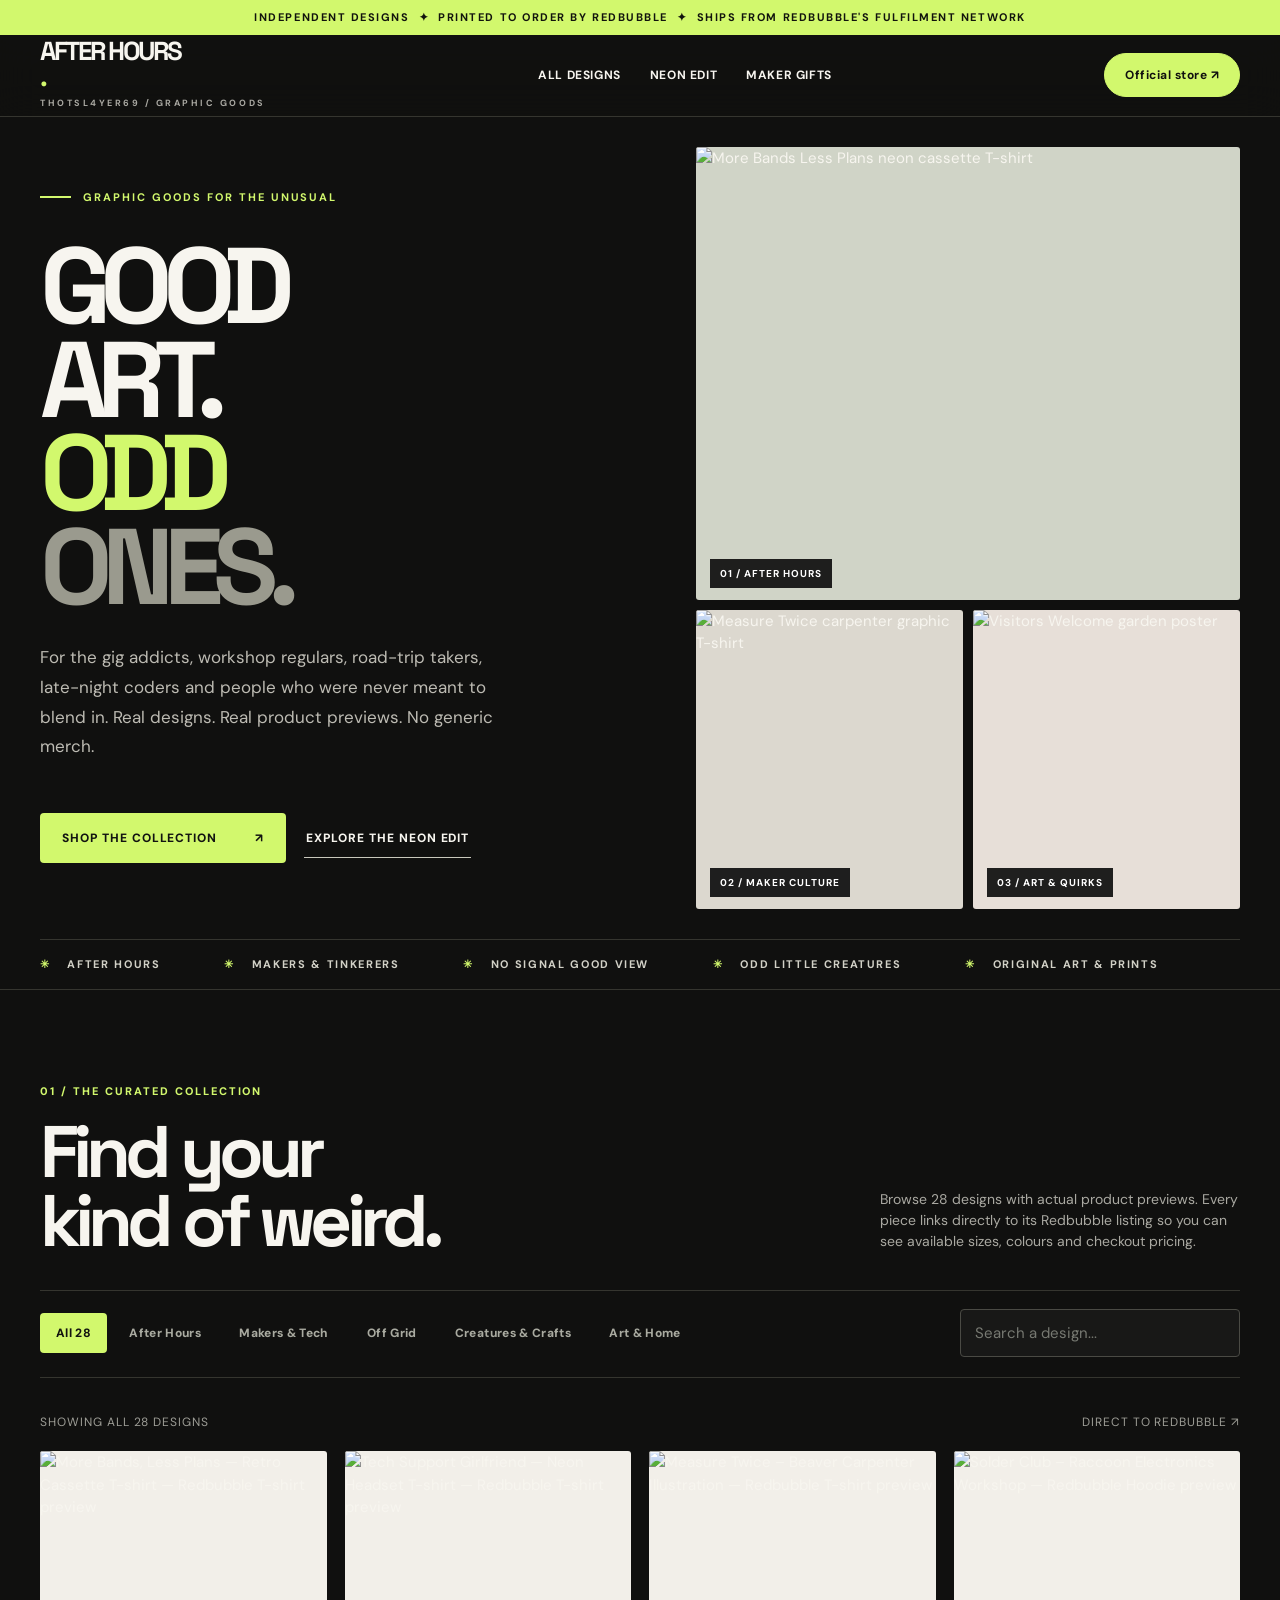
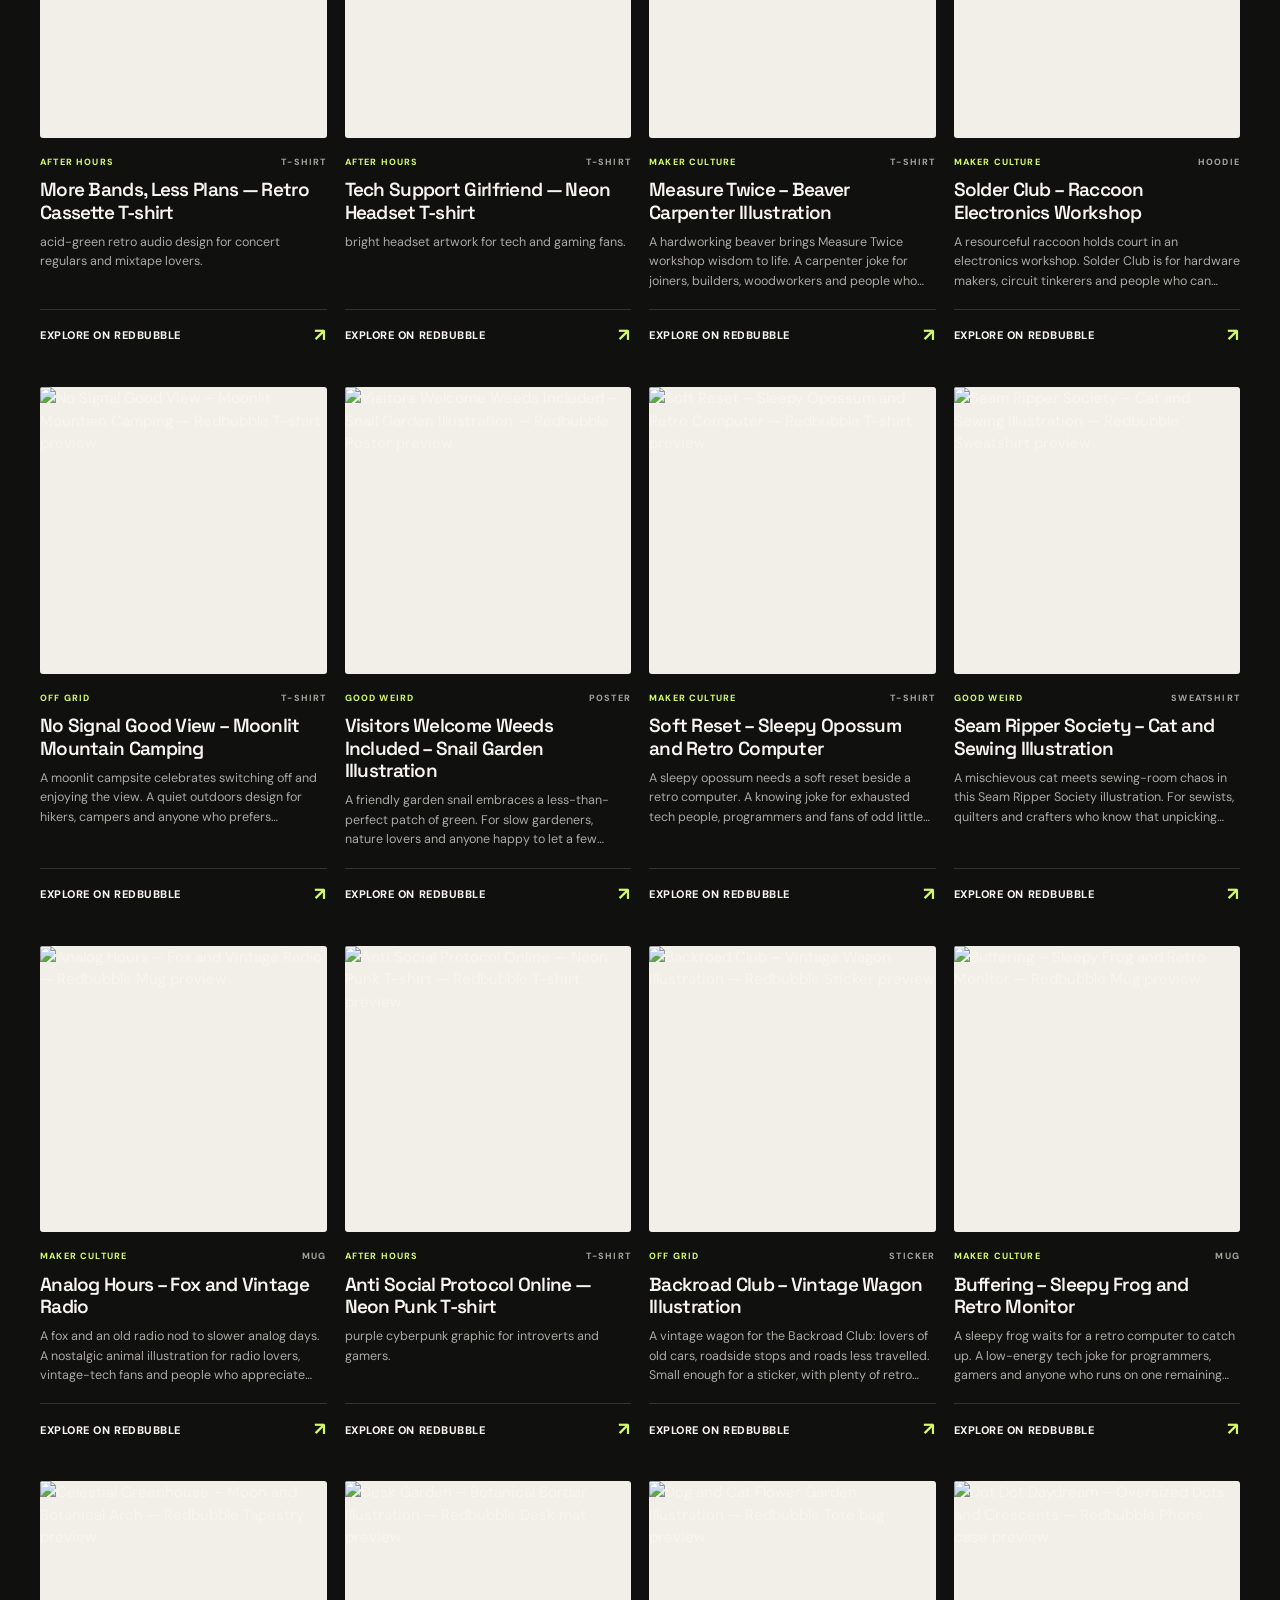
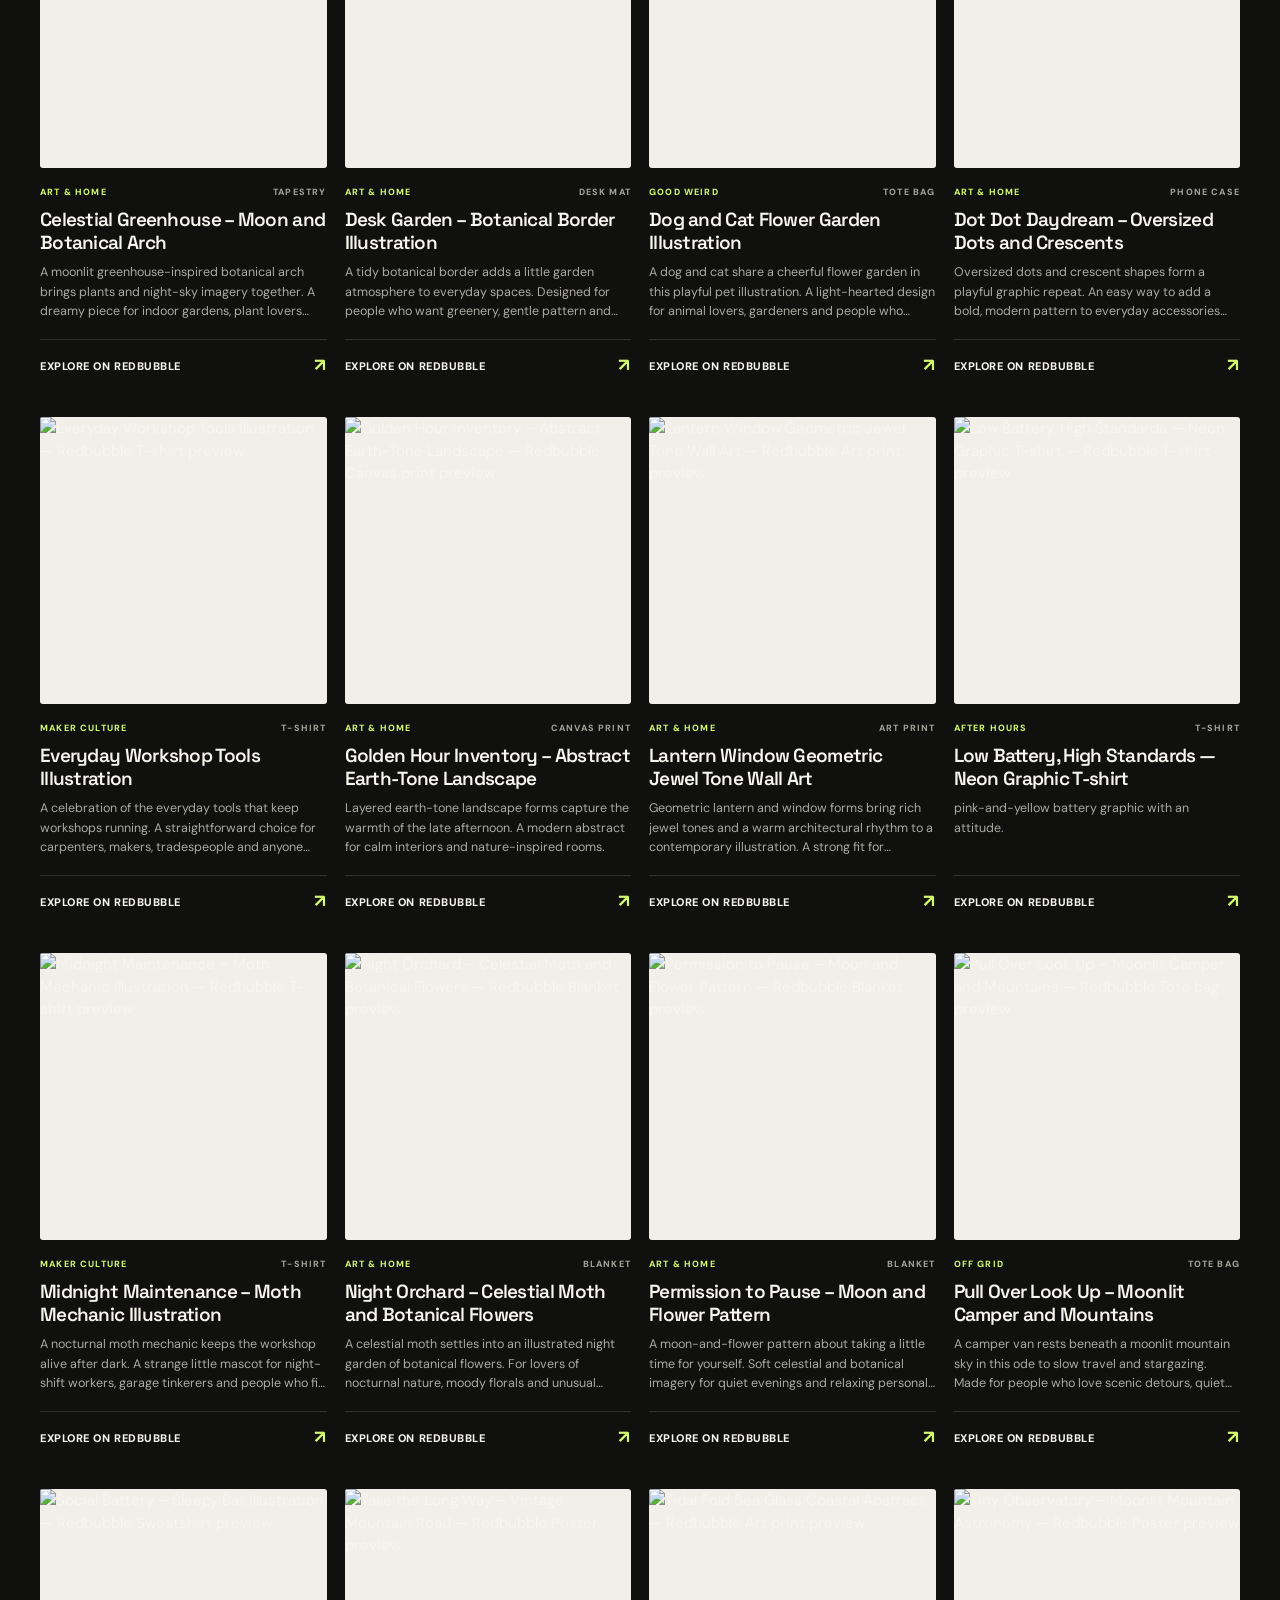
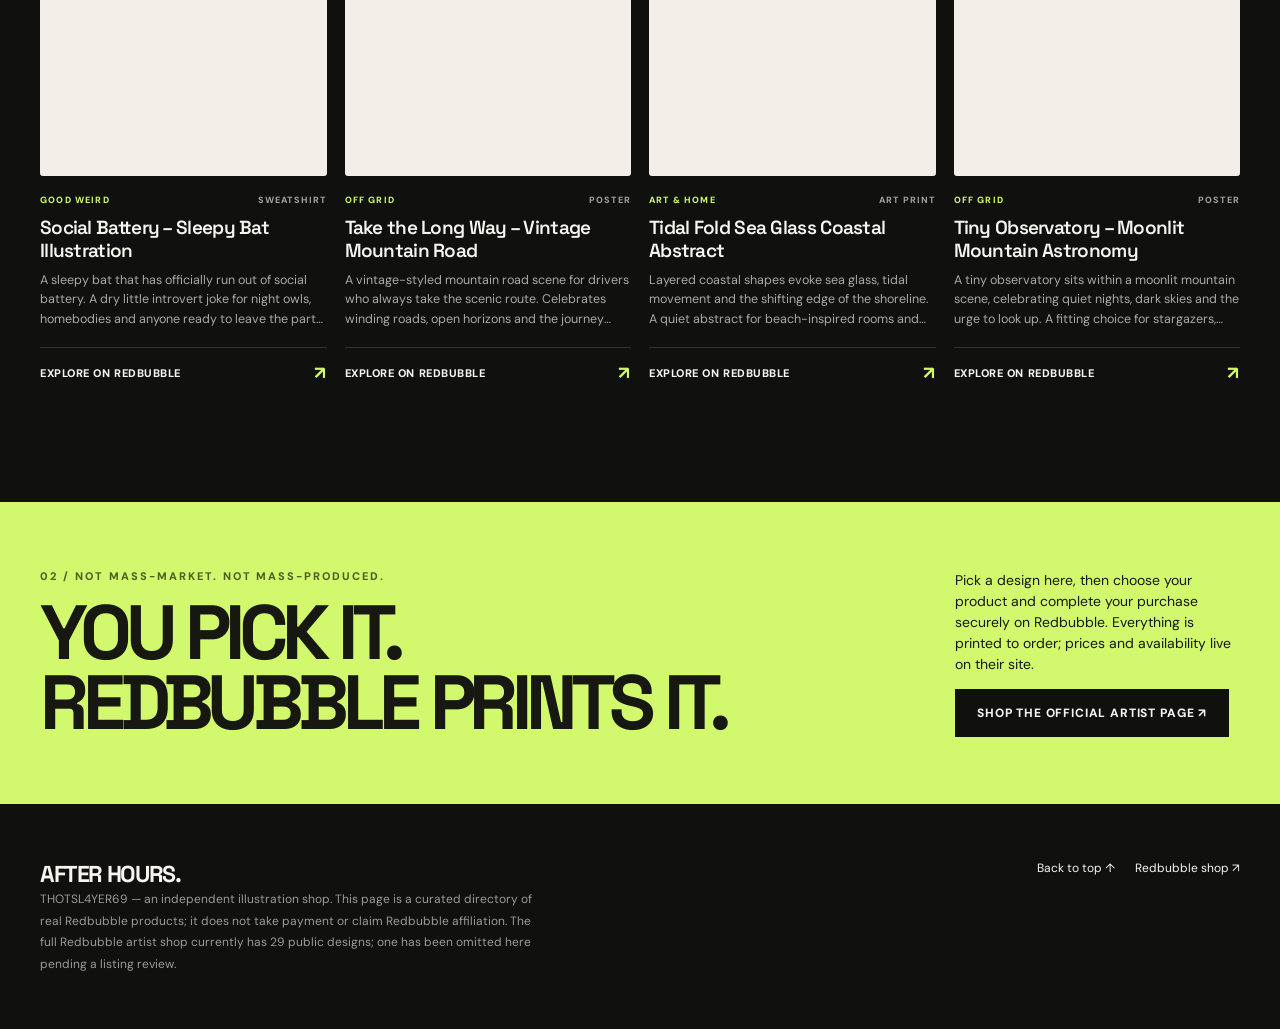
==== shop-site/index.html @ 782e7cd4 "feat(shop): create responsive 28-product Redbubble sales landing page" ====
<!doctype html>
<html lang="en">
<head>
<meta charset="utf-8"><meta name="viewport" content="width=device-width,initial-scale=1,viewport-fit=cover">
<title>AFTER HOURS — Graphic Goods for Makers, Night Owls &amp; Oddballs</title>
<meta name="description" content="28 curated graphic designs across neon streetwear, workshop humour, off-grid trips, peculiar creatures and art for your space. Shop each piece on Redbubble.">
<link rel="canonical" href="https://thotsl4yer69-shop.vercel.app/">
<meta name="theme-color" content="#10100f">
<meta property="og:type" content="website"><meta property="og:site_name" content="AFTER HOURS / THOTSL4YER69">
<meta property="og:title" content="AFTER HOURS — Good art for the odd ones">
<meta property="og:description" content="Wear your fixations. Real product previews, 28 curated designs, direct Redbubble checkout.">
<meta property="og:url" content="https://thotsl4yer69-shop.vercel.app/">
<meta property="og:image" content="https://ih1.redbubble.net/image.6267827289.6682/ssrco,essential_tee,flatlay_01,101010:01c5ca27c6,front,product_square,x600.jpg">
<meta name="twitter:card" content="summary_large_image">
<link rel="preconnect" href="https://ih1.redbubble.net" crossorigin>
<link rel="icon" href="/favicon.svg" type="image/svg+xml">
<link href="https://fonts.googleapis.com/css2?family=DM+Sans:wght@400;500;600;700&family=Space+Grotesk:wght@400;500;600;700&display=swap" rel="stylesheet">
<style>
:root{color-scheme:dark;--bg:#10100f;--paper:#f2efe9;--text:#f7f5ef;--muted:#aaa9a2;--acid:#d2f86d;--line:#35352f;--pink:#e48a97}
*{box-sizing:border-box}html{scroll-behavior:smooth;scroll-padding-top:98px}body{margin:0;background:var(--bg);color:var(--text);font:15px/1.5 'DM Sans',sans-serif;-webkit-font-smoothing:antialiased}a{color:inherit;text-decoration:none}button,input{font:inherit}button{cursor:pointer}button:focus-visible,a:focus-visible,input:focus-visible{outline:3px solid var(--acid);outline-offset:4px}img{max-width:100%;display:block}::selection{background:var(--acid);color:#121212}
.wrap{width:min(1380px,calc(100% - 80px));margin:auto}
.announcement{background:var(--acid);color:#11130d;text-align:center;font-size:11px;font-weight:700;letter-spacing:.14em;padding:9px 15px;text-transform:uppercase}
.site-nav{position:sticky;top:0;z-index:20;background:rgba(16,16,15,.94);backdrop-filter:blur(18px);border-bottom:1px solid var(--line)}
.nav-inner{min-height:81px;display:flex;align-items:center;justify-content:space-between;gap:25px}
.logo{font:700 26px/1 'Space Grotesk',sans-serif;letter-spacing:-.09em;display:flex;flex-direction:column;white-space:nowrap}.logo em{font:700 9px/1.8 'DM Sans',sans-serif;letter-spacing:.28em;color:var(--muted);font-style:normal;margin-top:5px}
.nav-links{display:flex;gap:29px;align-items:center;font-size:12px;font-weight:700;letter-spacing:.05em;text-transform:uppercase}.nav-links a:hover,.text-link:hover{color:var(--acid)}
.pill-cta{white-space:nowrap;padding:12px 20px;border-radius:60px;border:1px solid var(--acid);background:var(--acid);color:#10100f;font-size:12px;font-weight:700;letter-spacing:.04em}.pill-cta:hover{background:transparent;color:var(--acid)}
.hero{display:grid;grid-template-columns:1.06fr .94fr;min-height:660px;border-bottom:1px solid var(--line)}
.hero-copy{display:flex;flex-direction:column;justify-content:center;padding:72px min(5vw,75px) 76px 0}
.eyebrow{display:flex;align-items:center;gap:12px;text-transform:uppercase;letter-spacing:.18em;font-weight:700;font-size:11px;color:var(--acid)}
.eyebrow::before{content:'';display:block;width:31px;height:2px;background:currentColor}
h1,h2,h3,p{margin-top:0}h1,h2,h3{font-family:'Space Grotesk',sans-serif}
h1{font-size:clamp(72px,8.4vw,139px);line-height:.87;letter-spacing:-.098em;font-weight:700;margin:34px 0 30px}
h1 span{color:var(--acid)}h1 i{font-style:normal;color:#9a9a8e}
.hero-sub{max-width:475px;font-size:17px;line-height:1.75;color:#bdbbb3}
.hero-actions{display:flex;align-items:center;gap:18px;flex-wrap:wrap;margin-top:34px}
.button-main{background:var(--acid);color:#121311;padding:16px 22px;border-radius:4px;font-weight:800;font-size:12px;text-transform:uppercase;letter-spacing:.08em;display:inline-flex;gap:38px;align-items:center;justify-content:space-between}.button-main:hover{background:#efff9a}
.button-secondary{border-bottom:1px solid #c9c8bc;padding:10px 2px;font-size:12px;letter-spacing:.08em;font-weight:800;text-transform:uppercase}
.hero-media{position:relative;overflow:hidden;min-height:600px;display:grid;grid-template-columns:1fr 1fr;grid-template-rows:1fr .66fr;gap:10px;padding:30px 0 30px 20px}
.hero-tile{position:relative;display:flex;align-items:center;justify-content:center;overflow:hidden;background:#eeeae4;border-radius:3px}.hero-tile img{width:100%;height:100%;object-fit:contain;transition:transform .55s}.hero-tile:hover img{transform:scale(1.045)}
.hero-tile.primary{grid-column:1/span 2;background:#d0d4c7}.hero-tile:nth-child(2){background:#dcd8cf}.hero-tile:nth-child(3){background:#e7dfd8}
.hero-tile .tile-label{position:absolute;bottom:12px;left:14px;background:rgba(17,17,17,.93);padding:7px 10px;color:white;font-size:10px;font-weight:700;letter-spacing:.1em;text-transform:uppercase}
.marquee{border-bottom:1px solid var(--line);overflow:hidden;white-space:nowrap;padding:16px 0;color:#d2d1c7;letter-spacing:.15em;font-size:11px;font-weight:700;text-transform:uppercase}
.marquee span{display:inline-block;margin-right:64px}.marquee b{color:var(--acid);margin-right:12px}
section.catalog{padding-top:93px;padding-bottom:115px}
.section-eyebrow{font-size:11px;font-weight:800;letter-spacing:.18em;color:var(--acid);text-transform:uppercase}
.section-header{display:flex;align-items:end;justify-content:space-between;gap:25px;margin:18px 0 34px}
.section-header h2{font-size:clamp(44px,5.7vw,82px);line-height:.95;letter-spacing:-.08em;margin:0;font-weight:700}
.section-header p{max-width:360px;font-size:14px;color:var(--muted);margin:0 0 4px}
.filters{display:flex;align-items:center;justify-content:space-between;gap:20px;border-block:1px solid var(--line);padding:18px 0 20px;margin-bottom:35px}
.filter-buttons{display:flex;gap:6px;overflow-x:auto;scrollbar-width:none;max-width:100%;flex:1}.filter-buttons::-webkit-scrollbar{display:none}
.filter{border:1px solid transparent;background:transparent;color:#a9aaa0;white-space:nowrap;border-radius:4px;padding:10px 15px;font-size:12px;font-weight:800;letter-spacing:.03em}.filter.active{background:var(--acid);color:#13140f}.filter:not(.active):hover{color:var(--text);border-color:var(--line)}
.search{border:1px solid #4a4a44;border-radius:4px;background:#181817;color:#f7f7ed;padding:12px 14px;min-width:230px;width:min(280px,100%);outline:0}.search:focus{border-color:var(--acid)}.search::placeholder{color:#777972}
.result-note{display:flex;align-items:center;justify-content:space-between;margin:0 0 20px;font-size:12px;color:#9d9d96;letter-spacing:.08em;text-transform:uppercase}
.grid{display:grid;grid-template-columns:repeat(4,minmax(0,1fr));gap:38px 18px;align-items:stretch}
.product-card{min-width:0;display:flex;flex-direction:column}.product-card[hidden]{display:none!important}
.product-visual{background:var(--paper);aspect-ratio:1/1;display:flex;align-items:center;justify-content:center;overflow:hidden;position:relative;border-radius:3px}
.product-visual img{height:100%;width:100%;object-fit:contain;transition:transform .35s}
.product-visual:hover img{transform:scale(1.045)}
.visual-arrow{position:absolute;right:12px;top:12px;background:var(--acid);color:#12120e;width:33px;height:33px;border-radius:100%;display:grid;place-items:center;font-size:20px;opacity:0;transform:translateY(6px);transition:.2s}
.product-visual:hover .visual-arrow,.product-visual:focus-visible .visual-arrow{opacity:1;transform:none}
.product-detail{display:flex;flex-direction:column;flex:1}
.card-meta{display:flex;justify-content:space-between;gap:14px;margin:18px 0 10px;color:#a1a39b;font-size:9px;letter-spacing:.13em;text-transform:uppercase;font-weight:800}
.card-meta span:first-child{color:var(--acid)}
.product-detail h3{font-weight:600;letter-spacing:-.037em;font-size:19px;line-height:1.18;margin-bottom:9px}.product-detail h3 a:hover{color:var(--acid)}
.product-detail p{font-size:12.5px;color:#aaa9a3;line-height:1.55;margin:0 0 18px;display:-webkit-box;-webkit-line-clamp:3;-webkit-box-orient:vertical;overflow:hidden}
.product-link{margin-top:auto;display:flex;align-items:center;justify-content:space-between;gap:12px;border-top:1px solid #33332e;padding-top:12px;font-size:11px;font-weight:800;letter-spacing:.05em;text-transform:uppercase}
.product-link span{font-size:18px;color:var(--acid)}.product-link:hover{color:var(--acid)}
.empty{padding:70px 16px;text-align:center;border:1px solid #393a33;color:#bdbdb5}.empty[hidden]{display:none}
.closing{background:var(--acid);color:#161811;padding:66px 0}
.closing-inner{display:flex;align-items:center;justify-content:space-between;gap:50px}
.closing h2{font-size:clamp(48px,6vw,90px);line-height:.92;letter-spacing:-.08em;margin:12px 0 0;max-width:850px}.closing p{font-size:14px;max-width:285px}
.closing a{display:inline-flex;padding:15px 22px;background:#10100f;color:#f5f4f1;text-transform:uppercase;font-size:12px;font-weight:800;letter-spacing:.07em;white-space:nowrap}
.site-footer{padding:55px 0 42px;display:flex;align-items:start;justify-content:space-between;gap:34px}
.site-footer strong{font:700 23px 'Space Grotesk';letter-spacing:-.06em}
.footer-copy{color:#9a9c96;max-width:510px;font-size:12px;line-height:1.8}
.footer-links{display:flex;gap:20px;font-size:12px;flex-wrap:wrap}
.footer-links a:hover{color:var(--acid)}
@media(min-width:1600px){h1{font-size:135px}}
@media(max-width:1100px){.wrap{width:calc(100% - 44px)}h1{font-size:clamp(60px,7.6vw,100px)}.grid{grid-template-columns:repeat(3,1fr)}.hero{min-height:580px}}
@media(max-width:760px){.wrap{width:calc(100% - 34px)}.nav-inner{min-height:66px}.logo{font-size:23px}.nav-links{display:none}.pill-cta{padding:10px 13px;font-size:10px}.hero{grid-template-columns:1fr;min-height:auto}.hero-copy{padding:52px 0 35px}.hero h1{font-size:clamp(65px,15vw,115px);margin:29px 0 26px}.hero-sub{font-size:15px}.hero-media{min-height:390px;grid-template-rows:1fr .6fr;padding:0 0 22px;gap:8px}.section-header{align-items:start;flex-direction:column;margin-bottom:26px}.catalog{padding-top:65px!important;padding-bottom:74px!important}.filters{align-items:stretch;flex-direction:column}.search{width:100%;min-width:0}.grid{grid-template-columns:repeat(2,minmax(0,1fr));gap:26px 12px}.product-detail h3{font-size:15px}.product-detail p{font-size:11px;-webkit-line-clamp:2}.card-meta{font-size:8px;gap:6px}.card-meta span:last-child{white-space:nowrap}.product-link{font-size:10px}.closing{padding:47px 0}.closing-inner{flex-direction:column;align-items:start;gap:23px}.closing h2{font-size:clamp(48px,9vw,72px)}.site-footer{flex-direction:column;padding:36px 0}}
@media(max-width:400px){.wrap{width:calc(100% - 28px)}.hero h1{font-size:62px}.grid{gap:23px 10px}.product-detail h3{font-size:14px}.card-meta{font-size:7px}.hero-media{min-height:300px}}
@media(prefers-reduced-motion:reduce){*,*:before,*:after{scroll-behavior:auto!important;animation-duration:0.01ms!important;transition-duration:0.01ms!important}}
</style>
<script type="application/ld+json">{"@context":"https://schema.org","@type":"CollectionPage","name":"THOTSL4YER69 — After Hours Graphic Goods","url":"https://thotsl4yer69-shop.vercel.app/","description":"Curated original graphics and illustrated goods linking directly to artist's Redbubble listings.","mainEntity":{"@type":"ItemList","numberOfItems":28,"itemListElement":[{"@type":"ListItem","position":1,"name":"More Bands, Less Plans — Retro Cassette T-shirt","url":"https://www.redbubble.com/i/t-shirt/More-Bands-Less-Plans-Neon-Cassette-Graphic-by-ThotSl4yer69/185046682/z5wf"},{"@type":"ListItem","position":2,"name":"Tech Support Girlfriend — Neon Headset T-shirt","url":"https://www.redbubble.com/i/t-shirt/Tech-Support-Girlfriend-Neon-Headset-Graphic-by-ThotSl4yer69/185046673/z5wf"},{"@type":"ListItem","position":3,"name":"Measure Twice – Beaver Carpenter Illustration","url":"https://www.redbubble.com/i/t-shirt/Measure-Twice-Beaver-Carpenter-Illustration-by-ThotSl4yer69/184817399/z5wf"},{"@type":"ListItem","position":4,"name":"Solder Club – Raccoon Electronics Workshop","url":"https://www.redbubble.com/i/hoodie/Solder-Club-Raccoon-Electronics-Workshop-by-ThotSl4yer69/184817513/2j5j"},{"@type":"ListItem","position":5,"name":"No Signal Good View – Moonlit Mountain Camping","url":"https://www.redbubble.com/i/t-shirt/No-Signal-Good-View-Moonlit-Mountain-Camping-by-ThotSl4yer69/184817411/z5wf"},{"@type":"ListItem","position":6,"name":"Visitors Welcome Weeds Included – Snail Garden Illustration","url":"https://www.redbubble.com/i/poster/Visitors-Welcome-Weeds-Included-Snail-Garden-Illustration-by-ThotSl4yer69/184817790/flk2"},{"@type":"ListItem","position":7,"name":"Soft Reset – Sleepy Opossum and Retro Computer","url":"https://www.redbubble.com/i/t-shirt/Soft-Reset-Sleepy-Opossum-and-Retro-Computer-by-ThotSl4yer69/184817388/z5wf"},{"@type":"ListItem","position":8,"name":"Seam Ripper Society – Cat and Sewing Illustration","url":"https://www.redbubble.com/i/sweatshirt/Seam-Ripper-Society-Cat-and-Sewing-Illustration-by-ThotSl4yer69/184817799/du6s"},{"@type":"ListItem","position":9,"name":"Analog Hours – Fox and Vintage Radio","url":"https://www.redbubble.com/i/mug/Analog-Hours-Fox-and-Vintage-Radio-by-ThotSl4yer69/184817556/7yqg"},{"@type":"ListItem","position":10,"name":"Anti Social Protocol Online — Neon Punk T-shirt","url":"https://www.redbubble.com/i/t-shirt/Anti-Social-Protocol-Online-Neon-Punk-Graphic-by-ThotSl4yer69/185046681/z5wf"},{"@type":"ListItem","position":11,"name":"Backroad Club – Vintage Wagon Illustration","url":"https://www.redbubble.com/i/sticker/Backroad-Club-Vintage-Wagon-Illustration-by-ThotSl4yer69/184817760/7sgk"},{"@type":"ListItem","position":12,"name":"Buffering – Sleepy Frog and Retro Monitor","url":"https://www.redbubble.com/i/mug/Buffering-Sleepy-Frog-and-Retro-Monitor-by-ThotSl4yer69/184817575/7yqg"},{"@type":"ListItem","position":13,"name":"Celestial Greenhouse – Moon and Botanical Arch","url":"https://www.redbubble.com/i/tapestry/Celestial-Greenhouse-Moon-and-Botanical-Arch-by-ThotSl4yer69/184817685/g6gv"},{"@type":"ListItem","position":14,"name":"Desk Garden – Botanical Border Illustration","url":"https://www.redbubble.com/i/mouse-pad/Desk-Garden-Botanical-Border-Illustration-by-ThotSl4yer69/184817813/4qvw"},{"@type":"ListItem","position":15,"name":"Dog and Cat Flower Garden Illustration","url":"https://www.redbubble.com/i/tote-bag/Dog-and-Cat-Flower-Garden-Illustration-by-ThotSl4yer69/184817909/7prg"},{"@type":"ListItem","position":16,"name":"Dot Dot Daydream – Oversized Dots and Crescents","url":"https://www.redbubble.com/i/iphone-case/Dot-Dot-Daydream-Oversized-Dots-and-Crescents-by-ThotSl4yer69/184817778/hvg3"},{"@type":"ListItem","position":17,"name":"Everyday Workshop Tools Illustration","url":"https://www.redbubble.com/i/t-shirt/Everyday-Workshop-Tools-Illustration-by-ThotSl4yer69/184817829/z5wf"},{"@type":"ListItem","position":18,"name":"Golden Hour Inventory – Abstract Earth-Tone Landscape","url":"https://www.redbubble.com/i/canvas-print/Golden-Hour-Inventory-Abstract-Earth-Tone-Landscape-by-ThotSl4yer69/184817735/5mul"},{"@type":"ListItem","position":19,"name":"Lantern Window Geometric Jewel Tone Wall Art","url":"https://www.redbubble.com/i/art-print/Lantern-Window-Geometric-Jewel-Tone-Wall-Art-by-ThotSl4yer69/184818361/wqnt"},{"@type":"ListItem","position":20,"name":"Low Battery, High Standards — Neon Graphic T-shirt","url":"https://www.redbubble.com/i/t-shirt/Low-Battery-High-Standards-Neon-Punk-Graphic-by-ThotSl4yer69/185046667/z5wf"},{"@type":"ListItem","position":21,"name":"Midnight Maintenance – Moth Mechanic Illustration","url":"https://www.redbubble.com/i/t-shirt/Midnight-Maintenance-Moth-Mechanic-Illustration-by-ThotSl4yer69/184817359/z5wf"},{"@type":"ListItem","position":22,"name":"Night Orchard – Celestial Moth and Botanical Flowers","url":"https://www.redbubble.com/i/throw-blanket/Night-Orchard-Celestial-Moth-and-Botanical-Flowers-by-ThotSl4yer69/184817659/vzy2"},{"@type":"ListItem","position":23,"name":"Permission to Pause – Moon and Flower Pattern","url":"https://www.redbubble.com/i/throw-blanket/Permission-to-Pause-Moon-and-Flower-Pattern-by-ThotSl4yer69/184817712/vzy2"},{"@type":"ListItem","position":24,"name":"Pull Over Look Up – Moonlit Camper and Mountains","url":"https://www.redbubble.com/i/tote-bag/Pull-Over-Look-Up-Moonlit-Camper-and-Mountains-by-ThotSl4yer69/184817808/7prg"},{"@type":"ListItem","position":25,"name":"Social Battery – Sleepy Bat Illustration","url":"https://www.redbubble.com/i/sweatshirt/Social-Battery-Sleepy-Bat-Illustration-by-ThotSl4yer69/184817428/du6s"},{"@type":"ListItem","position":26,"name":"Take the Long Way – Vintage Mountain Road","url":"https://www.redbubble.com/i/poster/Take-the-Long-Way-Vintage-Mountain-Road-by-ThotSl4yer69/184817702/flk2"},{"@type":"ListItem","position":27,"name":"Tidal Fold Sea Glass Coastal Abstract","url":"https://www.redbubble.com/i/art-print/Tidal-Fold-Sea-Glass-Coastal-Abstract-by-ThotSl4yer69/184818336/wqnt"},{"@type":"ListItem","position":28,"name":"Tiny Observatory – Moonlit Mountain Astronomy","url":"https://www.redbubble.com/i/poster/Tiny-Observatory-Moonlit-Mountain-Astronomy-by-ThotSl4yer69/184817750/flk2"}]}}</script>
</head>
<body id="top">
<div class="announcement">Independent designs &nbsp;✦&nbsp; Printed to order by Redbubble &nbsp;✦&nbsp; Ships from Redbubble's fulfilment network</div>
<header class="site-nav"><div class="wrap nav-inner"><a class="logo" href="#top" aria-label="After Hours home">AFTER HOURS<span style="color:var(--acid)">.</span><em>THOTSL4YER69 / GRAPHIC GOODS</em></a><nav class="nav-links" aria-label="Site"><a href="#catalog">All designs</a><a href="#catalog" data-jump-category="neon">Neon edit</a><a href="#catalog" data-jump-category="maker">Maker gifts</a></nav><a class="pill-cta" href="https://www.redbubble.com/people/ThotSl4yer69/shop" target="_blank" rel="noopener noreferrer">Official store ↗</a></div></header>
<main>
<div class="wrap"><section class="hero"><div class="hero-copy"><div class="eyebrow">Graphic goods for the unusual</div><h1>GOOD<br>ART.<br><span>ODD</span><br><i>ONES.</i></h1><p class="hero-sub">For the gig addicts, workshop regulars, road-trip takers, late-night coders and people who were never meant to blend in. Real designs. Real product previews. No generic merch.</p><div class="hero-actions"><a class="button-main" href="#catalog">Shop the collection <span>↗</span></a><a class="button-secondary" href="#catalog" data-jump-category="neon">Explore the neon edit</a></div></div><div class="hero-media"><a class="hero-tile primary" href="https://www.redbubble.com/i/t-shirt/More-Bands-Less-Plans-Neon-Cassette-Graphic-by-ThotSl4yer69/185046682/z5wf" target="_blank" rel="noopener noreferrer"><img src="https://ih1.redbubble.net/image.6267827289.6682/ssrco,essential_tee,flatlay_01,101010:01c5ca27c6,front,product_square,x600.jpg" alt="More Bands Less Plans neon cassette T-shirt" fetchpriority="high"><span class="tile-label">01 / AFTER HOURS</span></a><a class="hero-tile" href="https://www.redbubble.com/i/t-shirt/Measure-Twice-Beaver-Carpenter-Illustration-by-ThotSl4yer69/184817399/z5wf" target="_blank" rel="noopener noreferrer"><img src="https://ih1.redbubble.net/image.6260819383.7399/ssrco,essential_tee,flatlay_01,fafafa:ca443f4786,front,product_square,x600.jpg" alt="Measure Twice carpenter graphic T-shirt"><span class="tile-label">02 / MAKER CULTURE</span></a><a class="hero-tile" href="https://www.redbubble.com/i/poster/Visitors-Welcome-Weeds-Included-Snail-Garden-Illustration-by-ThotSl4yer69/184817790/flk2" target="_blank" rel="noopener noreferrer"><img src="https://ih1.redbubble.net/image.6260831379.7790/fposter,small,wall_texture,square_product,600x600.jpg" alt="Visitors Welcome garden poster"><span class="tile-label">03 / ART & QUIRKS</span></a></div></section></div>
<div class="marquee" aria-label="Product themes"><div class="wrap"><span><b>✳</b> AFTER HOURS</span><span><b>✳</b> MAKERS & TINKERERS</span><span><b>✳</b> NO SIGNAL GOOD VIEW</span><span><b>✳</b> ODD LITTLE CREATURES</span><span><b>✳</b> ORIGINAL ART & PRINTS</span></div></div>
<section id="catalog" class="catalog wrap"><div class="section-eyebrow">01 / The curated collection</div><div class="section-header"><h2>Find your<br>kind of weird.</h2><p>Browse 28 designs with actual product previews. Every piece links directly to its Redbubble listing so you can see available sizes, colours and checkout pricing.</p></div>
<div class="filters"><div class="filter-buttons" role="group" aria-label="Filter designs">
<button class="filter active" type="button" data-filter="all" aria-pressed="true">All <span>28</span></button>
<button class="filter" type="button" data-filter="neon" aria-pressed="false">After Hours</button>
<button class="filter" type="button" data-filter="maker" aria-pressed="false">Makers & Tech</button>
<button class="filter" type="button" data-filter="outdoors" aria-pressed="false">Off Grid</button>
<button class="filter" type="button" data-filter="creatures" aria-pressed="false">Creatures & Crafts</button>
<button class="filter" type="button" data-filter="home" aria-pressed="false">Art & Home</button>
</div><input id="search" class="search" type="search" placeholder="Search a design..." aria-label="Search designs" autocomplete="off"></div>
<div class="result-note"><span id="status" role="status" aria-live="polite">Showing all 28 designs</span><span>Direct to Redbubble ↗</span></div>
<div id="products" class="grid"><article class="product-card" data-category="neon" data-search="more bands, less plans — retro cassette t-shirt acid-green retro audio design for concert regulars and mixtape lovers. neon t-shirt" data-id="185046682">
<a class="product-visual" href="https://www.redbubble.com/i/t-shirt/More-Bands-Less-Plans-Neon-Cassette-Graphic-by-ThotSl4yer69/185046682/z5wf" target="_blank" rel="noopener noreferrer" aria-label="View More Bands, Less Plans — Retro Cassette T-shirt on Redbubble"><img src="https://ih1.redbubble.net/image.6267827289.6682/ssrco,essential_tee,flatlay_01,101010:01c5ca27c6,front,product_square,x600.jpg" loading="eager" decoding="async" alt="More Bands, Less Plans — Retro Cassette T-shirt — Redbubble T-shirt preview"><span class="visual-arrow" aria-hidden="true">↗</span></a>
<div class="product-detail"><div class="card-meta"><span>AFTER HOURS</span><span>T-shirt</span></div><h3><a href="https://www.redbubble.com/i/t-shirt/More-Bands-Less-Plans-Neon-Cassette-Graphic-by-ThotSl4yer69/185046682/z5wf" target="_blank" rel="noopener noreferrer">More Bands, Less Plans — Retro Cassette T-shirt</a></h3><p>acid-green retro audio design for concert regulars and mixtape lovers.</p><a class="product-link" href="https://www.redbubble.com/i/t-shirt/More-Bands-Less-Plans-Neon-Cassette-Graphic-by-ThotSl4yer69/185046682/z5wf" target="_blank" rel="noopener noreferrer">Explore on Redbubble <span aria-hidden="true">↗</span></a></div></article>
<article class="product-card" data-category="neon" data-search="tech support girlfriend — neon headset t-shirt bright headset artwork for tech and gaming fans. neon t-shirt" data-id="185046673">
<a class="product-visual" href="https://www.redbubble.com/i/t-shirt/Tech-Support-Girlfriend-Neon-Headset-Graphic-by-ThotSl4yer69/185046673/z5wf" target="_blank" rel="noopener noreferrer" aria-label="View Tech Support Girlfriend — Neon Headset T-shirt on Redbubble"><img src="https://ih1.redbubble.net/image.6267827088.6673/ssrco,essential_tee,flatlay_01,101010:01c5ca27c6,front,product_square,x600.jpg" loading="eager" decoding="async" alt="Tech Support Girlfriend — Neon Headset T-shirt — Redbubble T-shirt preview"><span class="visual-arrow" aria-hidden="true">↗</span></a>
<div class="product-detail"><div class="card-meta"><span>AFTER HOURS</span><span>T-shirt</span></div><h3><a href="https://www.redbubble.com/i/t-shirt/Tech-Support-Girlfriend-Neon-Headset-Graphic-by-ThotSl4yer69/185046673/z5wf" target="_blank" rel="noopener noreferrer">Tech Support Girlfriend — Neon Headset T-shirt</a></h3><p>bright headset artwork for tech and gaming fans.</p><a class="product-link" href="https://www.redbubble.com/i/t-shirt/Tech-Support-Girlfriend-Neon-Headset-Graphic-by-ThotSl4yer69/185046673/z5wf" target="_blank" rel="noopener noreferrer">Explore on Redbubble <span aria-hidden="true">↗</span></a></div></article>
<article class="product-card" data-category="maker" data-search="measure twice – beaver carpenter illustration a hardworking beaver brings measure twice workshop wisdom to life. a carpenter joke for joiners, builders, woodworkers and people who know why measuring matters. maker t-shirt" data-id="184817399">
<a class="product-visual" href="https://www.redbubble.com/i/t-shirt/Measure-Twice-Beaver-Carpenter-Illustration-by-ThotSl4yer69/184817399/z5wf" target="_blank" rel="noopener noreferrer" aria-label="View Measure Twice – Beaver Carpenter Illustration on Redbubble"><img src="https://ih1.redbubble.net/image.6260819383.7399/ssrco,essential_tee,flatlay_01,fafafa:ca443f4786,front,product_square,x600.jpg" loading="eager" decoding="async" alt="Measure Twice – Beaver Carpenter Illustration — Redbubble T-shirt preview"><span class="visual-arrow" aria-hidden="true">↗</span></a>
<div class="product-detail"><div class="card-meta"><span>MAKER CULTURE</span><span>T-shirt</span></div><h3><a href="https://www.redbubble.com/i/t-shirt/Measure-Twice-Beaver-Carpenter-Illustration-by-ThotSl4yer69/184817399/z5wf" target="_blank" rel="noopener noreferrer">Measure Twice – Beaver Carpenter Illustration</a></h3><p>A hardworking beaver brings Measure Twice workshop wisdom to life. A carpenter joke for joiners, builders, woodworkers and people who know why measuring matters.</p><a class="product-link" href="https://www.redbubble.com/i/t-shirt/Measure-Twice-Beaver-Carpenter-Illustration-by-ThotSl4yer69/184817399/z5wf" target="_blank" rel="noopener noreferrer">Explore on Redbubble <span aria-hidden="true">↗</span></a></div></article>
<article class="product-card" data-category="maker" data-search="solder club – raccoon electronics workshop a resourceful raccoon holds court in an electronics workshop. solder club is for hardware makers, circuit tinkerers and people who can never leave a pcb alone. maker hoodie" data-id="184817513">
<a class="product-visual" href="https://www.redbubble.com/i/hoodie/Solder-Club-Raccoon-Electronics-Workshop-by-ThotSl4yer69/184817513/2j5j" target="_blank" rel="noopener noreferrer" aria-label="View Solder Club – Raccoon Electronics Workshop on Redbubble"><img src="https://ih1.redbubble.net/image.6260822950.7513/ssrco,pullover_hoodie,flatlay_01,101010:01c5ca27c6,front,product_square,x600.jpg" loading="eager" decoding="async" alt="Solder Club – Raccoon Electronics Workshop — Redbubble Hoodie preview"><span class="visual-arrow" aria-hidden="true">↗</span></a>
<div class="product-detail"><div class="card-meta"><span>MAKER CULTURE</span><span>Hoodie</span></div><h3><a href="https://www.redbubble.com/i/hoodie/Solder-Club-Raccoon-Electronics-Workshop-by-ThotSl4yer69/184817513/2j5j" target="_blank" rel="noopener noreferrer">Solder Club – Raccoon Electronics Workshop</a></h3><p>A resourceful raccoon holds court in an electronics workshop. Solder Club is for hardware makers, circuit tinkerers and people who can never leave a PCB alone.</p><a class="product-link" href="https://www.redbubble.com/i/hoodie/Solder-Club-Raccoon-Electronics-Workshop-by-ThotSl4yer69/184817513/2j5j" target="_blank" rel="noopener noreferrer">Explore on Redbubble <span aria-hidden="true">↗</span></a></div></article>
<article class="product-card" data-category="outdoors" data-search="no signal good view – moonlit mountain camping a moonlit campsite celebrates switching off and enjoying the view. a quiet outdoors design for hikers, campers and anyone who prefers mountain air to phone notifications. outdoors t-shirt" data-id="184817411">
<a class="product-visual" href="https://www.redbubble.com/i/t-shirt/No-Signal-Good-View-Moonlit-Mountain-Camping-by-ThotSl4yer69/184817411/z5wf" target="_blank" rel="noopener noreferrer" aria-label="View No Signal Good View – Moonlit Mountain Camping on Redbubble"><img src="https://ih1.redbubble.net/image.6260819795.7411/ssrco,essential_tee,flatlay_01,fafafa:ca443f4786,front,product_square,x600.jpg" loading="lazy" decoding="async" alt="No Signal Good View – Moonlit Mountain Camping — Redbubble T-shirt preview"><span class="visual-arrow" aria-hidden="true">↗</span></a>
<div class="product-detail"><div class="card-meta"><span>OFF GRID</span><span>T-shirt</span></div><h3><a href="https://www.redbubble.com/i/t-shirt/No-Signal-Good-View-Moonlit-Mountain-Camping-by-ThotSl4yer69/184817411/z5wf" target="_blank" rel="noopener noreferrer">No Signal Good View – Moonlit Mountain Camping</a></h3><p>A moonlit campsite celebrates switching off and enjoying the view. A quiet outdoors design for hikers, campers and anyone who prefers mountain air to phone notifications.</p><a class="product-link" href="https://www.redbubble.com/i/t-shirt/No-Signal-Good-View-Moonlit-Mountain-Camping-by-ThotSl4yer69/184817411/z5wf" target="_blank" rel="noopener noreferrer">Explore on Redbubble <span aria-hidden="true">↗</span></a></div></article>
<article class="product-card" data-category="creatures" data-search="visitors welcome weeds included – snail garden illustration a friendly garden snail embraces a less-than-perfect patch of green. for slow gardeners, nature lovers and anyone happy to let a few weeds have their place. creatures poster" data-id="184817790">
<a class="product-visual" href="https://www.redbubble.com/i/poster/Visitors-Welcome-Weeds-Included-Snail-Garden-Illustration-by-ThotSl4yer69/184817790/flk2" target="_blank" rel="noopener noreferrer" aria-label="View Visitors Welcome Weeds Included – Snail Garden Illustration on Redbubble"><img src="https://ih1.redbubble.net/image.6260831379.7790/fposter,small,wall_texture,square_product,600x600.jpg" loading="lazy" decoding="async" alt="Visitors Welcome Weeds Included – Snail Garden Illustration — Redbubble Poster preview"><span class="visual-arrow" aria-hidden="true">↗</span></a>
<div class="product-detail"><div class="card-meta"><span>GOOD WEIRD</span><span>Poster</span></div><h3><a href="https://www.redbubble.com/i/poster/Visitors-Welcome-Weeds-Included-Snail-Garden-Illustration-by-ThotSl4yer69/184817790/flk2" target="_blank" rel="noopener noreferrer">Visitors Welcome Weeds Included – Snail Garden Illustration</a></h3><p>A friendly garden snail embraces a less-than-perfect patch of green. For slow gardeners, nature lovers and anyone happy to let a few weeds have their place.</p><a class="product-link" href="https://www.redbubble.com/i/poster/Visitors-Welcome-Weeds-Included-Snail-Garden-Illustration-by-ThotSl4yer69/184817790/flk2" target="_blank" rel="noopener noreferrer">Explore on Redbubble <span aria-hidden="true">↗</span></a></div></article>
<article class="product-card" data-category="maker" data-search="soft reset – sleepy opossum and retro computer a sleepy opossum needs a soft reset beside a retro computer. a knowing joke for exhausted tech people, programmers and fans of odd little nocturnal animals. maker t-shirt" data-id="184817388">
<a class="product-visual" href="https://www.redbubble.com/i/t-shirt/Soft-Reset-Sleepy-Opossum-and-Retro-Computer-by-ThotSl4yer69/184817388/z5wf" target="_blank" rel="noopener noreferrer" aria-label="View Soft Reset – Sleepy Opossum and Retro Computer on Redbubble"><img src="https://ih1.redbubble.net/image.6260819092.7388/ssrco,essential_tee,flatlay_01,fafafa:ca443f4786,front,product_square,x600.jpg" loading="lazy" decoding="async" alt="Soft Reset – Sleepy Opossum and Retro Computer — Redbubble T-shirt preview"><span class="visual-arrow" aria-hidden="true">↗</span></a>
<div class="product-detail"><div class="card-meta"><span>MAKER CULTURE</span><span>T-shirt</span></div><h3><a href="https://www.redbubble.com/i/t-shirt/Soft-Reset-Sleepy-Opossum-and-Retro-Computer-by-ThotSl4yer69/184817388/z5wf" target="_blank" rel="noopener noreferrer">Soft Reset – Sleepy Opossum and Retro Computer</a></h3><p>A sleepy opossum needs a soft reset beside a retro computer. A knowing joke for exhausted tech people, programmers and fans of odd little nocturnal animals.</p><a class="product-link" href="https://www.redbubble.com/i/t-shirt/Soft-Reset-Sleepy-Opossum-and-Retro-Computer-by-ThotSl4yer69/184817388/z5wf" target="_blank" rel="noopener noreferrer">Explore on Redbubble <span aria-hidden="true">↗</span></a></div></article>
<article class="product-card" data-category="creatures" data-search="seam ripper society – cat and sewing illustration a mischievous cat meets sewing-room chaos in this seam ripper society illustration. for sewists, quilters and crafters who know that unpicking stitches is part of the process. creatures sweatshirt" data-id="184817799">
<a class="product-visual" href="https://www.redbubble.com/i/sweatshirt/Seam-Ripper-Society-Cat-and-Sewing-Illustration-by-ThotSl4yer69/184817799/du6s" target="_blank" rel="noopener noreferrer" aria-label="View Seam Ripper Society – Cat and Sewing Illustration on Redbubble"><img src="https://ih1.redbubble.net/image.6260831631.7799/ssrco,pullover_sweatshirt,flatlay,101010:01c5ca27c6,front,square_product,x600.jpg" loading="lazy" decoding="async" alt="Seam Ripper Society – Cat and Sewing Illustration — Redbubble Sweatshirt preview"><span class="visual-arrow" aria-hidden="true">↗</span></a>
<div class="product-detail"><div class="card-meta"><span>GOOD WEIRD</span><span>Sweatshirt</span></div><h3><a href="https://www.redbubble.com/i/sweatshirt/Seam-Ripper-Society-Cat-and-Sewing-Illustration-by-ThotSl4yer69/184817799/du6s" target="_blank" rel="noopener noreferrer">Seam Ripper Society – Cat and Sewing Illustration</a></h3><p>A mischievous cat meets sewing-room chaos in this Seam Ripper Society illustration. For sewists, quilters and crafters who know that unpicking stitches is part of the process.</p><a class="product-link" href="https://www.redbubble.com/i/sweatshirt/Seam-Ripper-Society-Cat-and-Sewing-Illustration-by-ThotSl4yer69/184817799/du6s" target="_blank" rel="noopener noreferrer">Explore on Redbubble <span aria-hidden="true">↗</span></a></div></article>
<article class="product-card" data-category="maker" data-search="analog hours – fox and vintage radio a fox and an old radio nod to slower analog days. a nostalgic animal illustration for radio lovers, vintage-tech fans and people who appreciate tuning out. maker mug" data-id="184817556">
<a class="product-visual" href="https://www.redbubble.com/i/mug/Analog-Hours-Fox-and-Vintage-Radio-by-ThotSl4yer69/184817556/7yqg" target="_blank" rel="noopener noreferrer" aria-label="View Analog Hours – Fox and Vintage Radio on Redbubble"><img src="https://ih1.redbubble.net/image.6260824164.7556/ur,classic_mug_right,full,600x600.jpg" loading="lazy" decoding="async" alt="Analog Hours – Fox and Vintage Radio — Redbubble Mug preview"><span class="visual-arrow" aria-hidden="true">↗</span></a>
<div class="product-detail"><div class="card-meta"><span>MAKER CULTURE</span><span>Mug</span></div><h3><a href="https://www.redbubble.com/i/mug/Analog-Hours-Fox-and-Vintage-Radio-by-ThotSl4yer69/184817556/7yqg" target="_blank" rel="noopener noreferrer">Analog Hours – Fox and Vintage Radio</a></h3><p>A fox and an old radio nod to slower analog days. A nostalgic animal illustration for radio lovers, vintage-tech fans and people who appreciate tuning out.</p><a class="product-link" href="https://www.redbubble.com/i/mug/Analog-Hours-Fox-and-Vintage-Radio-by-ThotSl4yer69/184817556/7yqg" target="_blank" rel="noopener noreferrer">Explore on Redbubble <span aria-hidden="true">↗</span></a></div></article>
<article class="product-card" data-category="neon" data-search="anti social protocol online — neon punk t-shirt purple cyberpunk graphic for introverts and gamers. neon t-shirt" data-id="185046681">
<a class="product-visual" href="https://www.redbubble.com/i/t-shirt/Anti-Social-Protocol-Online-Neon-Punk-Graphic-by-ThotSl4yer69/185046681/z5wf" target="_blank" rel="noopener noreferrer" aria-label="View Anti Social Protocol Online — Neon Punk T-shirt on Redbubble"><img src="https://ih1.redbubble.net/image.6267827272.6681/ssrco,essential_tee,flatlay_01,101010:01c5ca27c6,front,product_square,x600.jpg" loading="lazy" decoding="async" alt="Anti Social Protocol Online — Neon Punk T-shirt — Redbubble T-shirt preview"><span class="visual-arrow" aria-hidden="true">↗</span></a>
<div class="product-detail"><div class="card-meta"><span>AFTER HOURS</span><span>T-shirt</span></div><h3><a href="https://www.redbubble.com/i/t-shirt/Anti-Social-Protocol-Online-Neon-Punk-Graphic-by-ThotSl4yer69/185046681/z5wf" target="_blank" rel="noopener noreferrer">Anti Social Protocol Online — Neon Punk T-shirt</a></h3><p>purple cyberpunk graphic for introverts and gamers.</p><a class="product-link" href="https://www.redbubble.com/i/t-shirt/Anti-Social-Protocol-Online-Neon-Punk-Graphic-by-ThotSl4yer69/185046681/z5wf" target="_blank" rel="noopener noreferrer">Explore on Redbubble <span aria-hidden="true">↗</span></a></div></article>
<article class="product-card" data-category="outdoors" data-search="backroad club – vintage wagon illustration a vintage wagon for the backroad club: lovers of old cars, roadside stops and roads less travelled. small enough for a sticker, with plenty of retro road-trip character. outdoors sticker" data-id="184817760">
<a class="product-visual" href="https://www.redbubble.com/i/sticker/Backroad-Club-Vintage-Wagon-Illustration-by-ThotSl4yer69/184817760/7sgk" target="_blank" rel="noopener noreferrer" aria-label="View Backroad Club – Vintage Wagon Illustration on Redbubble"><img src="https://ih1.redbubble.net/image.6260830520.7760/st,small,507x507-pad,600x600,f8f8f8.jpg" loading="lazy" decoding="async" alt="Backroad Club – Vintage Wagon Illustration — Redbubble Sticker preview"><span class="visual-arrow" aria-hidden="true">↗</span></a>
<div class="product-detail"><div class="card-meta"><span>OFF GRID</span><span>Sticker</span></div><h3><a href="https://www.redbubble.com/i/sticker/Backroad-Club-Vintage-Wagon-Illustration-by-ThotSl4yer69/184817760/7sgk" target="_blank" rel="noopener noreferrer">Backroad Club – Vintage Wagon Illustration</a></h3><p>A vintage wagon for the Backroad Club: lovers of old cars, roadside stops and roads less travelled. Small enough for a sticker, with plenty of retro road-trip character.</p><a class="product-link" href="https://www.redbubble.com/i/sticker/Backroad-Club-Vintage-Wagon-Illustration-by-ThotSl4yer69/184817760/7sgk" target="_blank" rel="noopener noreferrer">Explore on Redbubble <span aria-hidden="true">↗</span></a></div></article>
<article class="product-card" data-category="maker" data-search="buffering – sleepy frog and retro monitor a sleepy frog waits for a retro computer to catch up. a low-energy tech joke for programmers, gamers and anyone who runs on one remaining brain cell. maker mug" data-id="184817575">
<a class="product-visual" href="https://www.redbubble.com/i/mug/Buffering-Sleepy-Frog-and-Retro-Monitor-by-ThotSl4yer69/184817575/7yqg" target="_blank" rel="noopener noreferrer" aria-label="View Buffering – Sleepy Frog and Retro Monitor on Redbubble"><img src="https://ih1.redbubble.net/image.6260824880.7575/ur,classic_mug_right,full,600x600.jpg" loading="lazy" decoding="async" alt="Buffering – Sleepy Frog and Retro Monitor — Redbubble Mug preview"><span class="visual-arrow" aria-hidden="true">↗</span></a>
<div class="product-detail"><div class="card-meta"><span>MAKER CULTURE</span><span>Mug</span></div><h3><a href="https://www.redbubble.com/i/mug/Buffering-Sleepy-Frog-and-Retro-Monitor-by-ThotSl4yer69/184817575/7yqg" target="_blank" rel="noopener noreferrer">Buffering – Sleepy Frog and Retro Monitor</a></h3><p>A sleepy frog waits for a retro computer to catch up. A low-energy tech joke for programmers, gamers and anyone who runs on one remaining brain cell.</p><a class="product-link" href="https://www.redbubble.com/i/mug/Buffering-Sleepy-Frog-and-Retro-Monitor-by-ThotSl4yer69/184817575/7yqg" target="_blank" rel="noopener noreferrer">Explore on Redbubble <span aria-hidden="true">↗</span></a></div></article>
<article class="product-card" data-category="home" data-search="celestial greenhouse – moon and botanical arch a moonlit greenhouse-inspired botanical arch brings plants and night-sky imagery together. a dreamy piece for indoor gardens, plant lovers and atmospheric rooms. home tapestry" data-id="184817685">
<a class="product-visual" href="https://www.redbubble.com/i/tapestry/Celestial-Greenhouse-Moon-and-Botanical-Arch-by-ThotSl4yer69/184817685/g6gv" target="_blank" rel="noopener noreferrer" aria-label="View Celestial Greenhouse – Moon and Botanical Arch on Redbubble"><img src="https://ih1.redbubble.net/image.6260828181.7685/ur,tapestry_flatlay_dorm_medium,square,600x600.jpg" loading="lazy" decoding="async" alt="Celestial Greenhouse – Moon and Botanical Arch — Redbubble Tapestry preview"><span class="visual-arrow" aria-hidden="true">↗</span></a>
<div class="product-detail"><div class="card-meta"><span>ART & HOME</span><span>Tapestry</span></div><h3><a href="https://www.redbubble.com/i/tapestry/Celestial-Greenhouse-Moon-and-Botanical-Arch-by-ThotSl4yer69/184817685/g6gv" target="_blank" rel="noopener noreferrer">Celestial Greenhouse – Moon and Botanical Arch</a></h3><p>A moonlit greenhouse-inspired botanical arch brings plants and night-sky imagery together. A dreamy piece for indoor gardens, plant lovers and atmospheric rooms.</p><a class="product-link" href="https://www.redbubble.com/i/tapestry/Celestial-Greenhouse-Moon-and-Botanical-Arch-by-ThotSl4yer69/184817685/g6gv" target="_blank" rel="noopener noreferrer">Explore on Redbubble <span aria-hidden="true">↗</span></a></div></article>
<article class="product-card" data-category="home" data-search="desk garden – botanical border illustration a tidy botanical border adds a little garden atmosphere to everyday spaces. designed for people who want greenery, gentle pattern and natural details around their desk or home. home desk mat" data-id="184817813">
<a class="product-visual" href="https://www.redbubble.com/i/mouse-pad/Desk-Garden-Botanical-Border-Illustration-by-ThotSl4yer69/184817813/4qvw" target="_blank" rel="noopener noreferrer" aria-label="View Desk Garden – Botanical Border Illustration on Redbubble"><img src="https://ih1.redbubble.net/image.6260832108.7813/ur,desk_mat_flatlay,square,600x600.jpg" loading="lazy" decoding="async" alt="Desk Garden – Botanical Border Illustration — Redbubble Desk mat preview"><span class="visual-arrow" aria-hidden="true">↗</span></a>
<div class="product-detail"><div class="card-meta"><span>ART & HOME</span><span>Desk mat</span></div><h3><a href="https://www.redbubble.com/i/mouse-pad/Desk-Garden-Botanical-Border-Illustration-by-ThotSl4yer69/184817813/4qvw" target="_blank" rel="noopener noreferrer">Desk Garden – Botanical Border Illustration</a></h3><p>A tidy botanical border adds a little garden atmosphere to everyday spaces. Designed for people who want greenery, gentle pattern and natural details around their desk or home.</p><a class="product-link" href="https://www.redbubble.com/i/mouse-pad/Desk-Garden-Botanical-Border-Illustration-by-ThotSl4yer69/184817813/4qvw" target="_blank" rel="noopener noreferrer">Explore on Redbubble <span aria-hidden="true">↗</span></a></div></article>
<article class="product-card" data-category="creatures" data-search="dog and cat flower garden illustration a dog and cat share a cheerful flower garden in this playful pet illustration. a light-hearted design for animal lovers, gardeners and people who happily have both cats and dogs. creatures tote bag" data-id="184817909">
<a class="product-visual" href="https://www.redbubble.com/i/tote-bag/Dog-and-Cat-Flower-Garden-Illustration-by-ThotSl4yer69/184817909/7prg" target="_blank" rel="noopener noreferrer" aria-label="View Dog and Cat Flower Garden Illustration on Redbubble"><img src="https://ih1.redbubble.net/image.6260834953.7909/ssrco,tote,cotton,canvas_creme,flatlay,square,600x600-bg,f8f8f8.1.jpg" loading="lazy" decoding="async" alt="Dog and Cat Flower Garden Illustration — Redbubble Tote bag preview"><span class="visual-arrow" aria-hidden="true">↗</span></a>
<div class="product-detail"><div class="card-meta"><span>GOOD WEIRD</span><span>Tote bag</span></div><h3><a href="https://www.redbubble.com/i/tote-bag/Dog-and-Cat-Flower-Garden-Illustration-by-ThotSl4yer69/184817909/7prg" target="_blank" rel="noopener noreferrer">Dog and Cat Flower Garden Illustration</a></h3><p>A dog and cat share a cheerful flower garden in this playful pet illustration. A light-hearted design for animal lovers, gardeners and people who happily have both cats and dogs.</p><a class="product-link" href="https://www.redbubble.com/i/tote-bag/Dog-and-Cat-Flower-Garden-Illustration-by-ThotSl4yer69/184817909/7prg" target="_blank" rel="noopener noreferrer">Explore on Redbubble <span aria-hidden="true">↗</span></a></div></article>
<article class="product-card" data-category="home" data-search="dot dot daydream – oversized dots and crescents oversized dots and crescent shapes form a playful graphic repeat. an easy way to add a bold, modern pattern to everyday accessories and colourful spaces. home phone case" data-id="184817778">
<a class="product-visual" href="https://www.redbubble.com/i/iphone-case/Dot-Dot-Daydream-Oversized-Dots-and-Crescents-by-ThotSl4yer69/184817778/hvg3" target="_blank" rel="noopener noreferrer" aria-label="View Dot Dot Daydream – Oversized Dots and Crescents on Redbubble"><img src="https://ih1.redbubble.net/image.6260831007.7778/icr,iphone_16_snap,back,a,x600-pad,600x600,f8f8f8.jpg" loading="lazy" decoding="async" alt="Dot Dot Daydream – Oversized Dots and Crescents — Redbubble Phone case preview"><span class="visual-arrow" aria-hidden="true">↗</span></a>
<div class="product-detail"><div class="card-meta"><span>ART & HOME</span><span>Phone case</span></div><h3><a href="https://www.redbubble.com/i/iphone-case/Dot-Dot-Daydream-Oversized-Dots-and-Crescents-by-ThotSl4yer69/184817778/hvg3" target="_blank" rel="noopener noreferrer">Dot Dot Daydream – Oversized Dots and Crescents</a></h3><p>Oversized dots and crescent shapes form a playful graphic repeat. An easy way to add a bold, modern pattern to everyday accessories and colourful spaces.</p><a class="product-link" href="https://www.redbubble.com/i/iphone-case/Dot-Dot-Daydream-Oversized-Dots-and-Crescents-by-ThotSl4yer69/184817778/hvg3" target="_blank" rel="noopener noreferrer">Explore on Redbubble <span aria-hidden="true">↗</span></a></div></article>
<article class="product-card" data-category="maker" data-search="everyday workshop tools illustration a celebration of the everyday tools that keep workshops running. a straightforward choice for carpenters, makers, tradespeople and anyone who would rather be fixing something. maker t-shirt" data-id="184817829">
<a class="product-visual" href="https://www.redbubble.com/i/t-shirt/Everyday-Workshop-Tools-Illustration-by-ThotSl4yer69/184817829/z5wf" target="_blank" rel="noopener noreferrer" aria-label="View Everyday Workshop Tools Illustration on Redbubble"><img src="https://ih1.redbubble.net/image.6260832529.7829/ssrco,essential_tee,flatlay_01,fafafa:ca443f4786,front,product_square,x600.jpg" loading="lazy" decoding="async" alt="Everyday Workshop Tools Illustration — Redbubble T-shirt preview"><span class="visual-arrow" aria-hidden="true">↗</span></a>
<div class="product-detail"><div class="card-meta"><span>MAKER CULTURE</span><span>T-shirt</span></div><h3><a href="https://www.redbubble.com/i/t-shirt/Everyday-Workshop-Tools-Illustration-by-ThotSl4yer69/184817829/z5wf" target="_blank" rel="noopener noreferrer">Everyday Workshop Tools Illustration</a></h3><p>A celebration of the everyday tools that keep workshops running. A straightforward choice for carpenters, makers, tradespeople and anyone who would rather be fixing something.</p><a class="product-link" href="https://www.redbubble.com/i/t-shirt/Everyday-Workshop-Tools-Illustration-by-ThotSl4yer69/184817829/z5wf" target="_blank" rel="noopener noreferrer">Explore on Redbubble <span aria-hidden="true">↗</span></a></div></article>
<article class="product-card" data-category="home" data-search="golden hour inventory – abstract earth-tone landscape layered earth-tone landscape forms capture the warmth of the late afternoon. a modern abstract for calm interiors and nature-inspired rooms. home canvas print" data-id="184817735">
<a class="product-visual" href="https://www.redbubble.com/i/canvas-print/Golden-Hour-Inventory-Abstract-Earth-Tone-Landscape-by-ThotSl4yer69/184817735/5mul" target="_blank" rel="noopener noreferrer" aria-label="View Golden Hour Inventory – Abstract Earth-Tone Landscape on Redbubble"><img src="https://ih1.redbubble.net/image.6260830119.7735/mp,504x498,matte,f8f8f8,t-pad,600x600,f8f8f8.jpg" loading="lazy" decoding="async" alt="Golden Hour Inventory – Abstract Earth-Tone Landscape — Redbubble Canvas print preview"><span class="visual-arrow" aria-hidden="true">↗</span></a>
<div class="product-detail"><div class="card-meta"><span>ART & HOME</span><span>Canvas print</span></div><h3><a href="https://www.redbubble.com/i/canvas-print/Golden-Hour-Inventory-Abstract-Earth-Tone-Landscape-by-ThotSl4yer69/184817735/5mul" target="_blank" rel="noopener noreferrer">Golden Hour Inventory – Abstract Earth-Tone Landscape</a></h3><p>Layered earth-tone landscape forms capture the warmth of the late afternoon. A modern abstract for calm interiors and nature-inspired rooms.</p><a class="product-link" href="https://www.redbubble.com/i/canvas-print/Golden-Hour-Inventory-Abstract-Earth-Tone-Landscape-by-ThotSl4yer69/184817735/5mul" target="_blank" rel="noopener noreferrer">Explore on Redbubble <span aria-hidden="true">↗</span></a></div></article>
<article class="product-card" data-category="home" data-search="lantern window geometric jewel tone wall art geometric lantern and window forms bring rich jewel tones and a warm architectural rhythm to a contemporary illustration. a strong fit for colourful interiors, reading corners and expressive gallery walls. home art print" data-id="184818361">
<a class="product-visual" href="https://www.redbubble.com/i/art-print/Lantern-Window-Geometric-Jewel-Tone-Wall-Art-by-ThotSl4yer69/184818361/wqnt" target="_blank" rel="noopener noreferrer" aria-label="View Lantern Window Geometric Jewel Tone Wall Art on Redbubble"><img src="https://ih1.redbubble.net/image.6265303131.8361/aps,504x498,small,transparent-pad,600x600,f8f8f8.jpg" loading="lazy" decoding="async" alt="Lantern Window Geometric Jewel Tone Wall Art — Redbubble Art print preview"><span class="visual-arrow" aria-hidden="true">↗</span></a>
<div class="product-detail"><div class="card-meta"><span>ART & HOME</span><span>Art print</span></div><h3><a href="https://www.redbubble.com/i/art-print/Lantern-Window-Geometric-Jewel-Tone-Wall-Art-by-ThotSl4yer69/184818361/wqnt" target="_blank" rel="noopener noreferrer">Lantern Window Geometric Jewel Tone Wall Art</a></h3><p>Geometric lantern and window forms bring rich jewel tones and a warm architectural rhythm to a contemporary illustration. A strong fit for colourful interiors, reading corners and expressive gallery walls.</p><a class="product-link" href="https://www.redbubble.com/i/art-print/Lantern-Window-Geometric-Jewel-Tone-Wall-Art-by-ThotSl4yer69/184818361/wqnt" target="_blank" rel="noopener noreferrer">Explore on Redbubble <span aria-hidden="true">↗</span></a></div></article>
<article class="product-card" data-category="neon" data-search="low battery, high standards — neon graphic t-shirt pink-and-yellow battery graphic with an attitude. neon t-shirt" data-id="185046667">
<a class="product-visual" href="https://www.redbubble.com/i/t-shirt/Low-Battery-High-Standards-Neon-Punk-Graphic-by-ThotSl4yer69/185046667/z5wf" target="_blank" rel="noopener noreferrer" aria-label="View Low Battery, High Standards — Neon Graphic T-shirt on Redbubble"><img src="https://ih1.redbubble.net/image.6267826954.6667/ssrco,essential_tee,flatlay_01,101010:01c5ca27c6,front,product_square,x600.jpg" loading="lazy" decoding="async" alt="Low Battery, High Standards — Neon Graphic T-shirt — Redbubble T-shirt preview"><span class="visual-arrow" aria-hidden="true">↗</span></a>
<div class="product-detail"><div class="card-meta"><span>AFTER HOURS</span><span>T-shirt</span></div><h3><a href="https://www.redbubble.com/i/t-shirt/Low-Battery-High-Standards-Neon-Punk-Graphic-by-ThotSl4yer69/185046667/z5wf" target="_blank" rel="noopener noreferrer">Low Battery, High Standards — Neon Graphic T-shirt</a></h3><p>pink-and-yellow battery graphic with an attitude.</p><a class="product-link" href="https://www.redbubble.com/i/t-shirt/Low-Battery-High-Standards-Neon-Punk-Graphic-by-ThotSl4yer69/185046667/z5wf" target="_blank" rel="noopener noreferrer">Explore on Redbubble <span aria-hidden="true">↗</span></a></div></article>
<article class="product-card" data-category="maker" data-search="midnight maintenance – moth mechanic illustration a nocturnal moth mechanic keeps the workshop alive after dark. a strange little mascot for night-shift workers, garage tinkerers and people who fix things long after everyone else is asleep. maker t-shirt" data-id="184817359">
<a class="product-visual" href="https://www.redbubble.com/i/t-shirt/Midnight-Maintenance-Moth-Mechanic-Illustration-by-ThotSl4yer69/184817359/z5wf" target="_blank" rel="noopener noreferrer" aria-label="View Midnight Maintenance – Moth Mechanic Illustration on Redbubble"><img src="https://ih1.redbubble.net/image.6260818257.7359/ssrco,essential_tee,flatlay_01,fafafa:ca443f4786,front,product_square,x600.jpg" loading="lazy" decoding="async" alt="Midnight Maintenance – Moth Mechanic Illustration — Redbubble T-shirt preview"><span class="visual-arrow" aria-hidden="true">↗</span></a>
<div class="product-detail"><div class="card-meta"><span>MAKER CULTURE</span><span>T-shirt</span></div><h3><a href="https://www.redbubble.com/i/t-shirt/Midnight-Maintenance-Moth-Mechanic-Illustration-by-ThotSl4yer69/184817359/z5wf" target="_blank" rel="noopener noreferrer">Midnight Maintenance – Moth Mechanic Illustration</a></h3><p>A nocturnal moth mechanic keeps the workshop alive after dark. A strange little mascot for night-shift workers, garage tinkerers and people who fix things long after everyone else is asleep.</p><a class="product-link" href="https://www.redbubble.com/i/t-shirt/Midnight-Maintenance-Moth-Mechanic-Illustration-by-ThotSl4yer69/184817359/z5wf" target="_blank" rel="noopener noreferrer">Explore on Redbubble <span aria-hidden="true">↗</span></a></div></article>
<article class="product-card" data-category="home" data-search="night orchard – celestial moth and botanical flowers a celestial moth settles into an illustrated night garden of botanical flowers. for lovers of nocturnal nature, moody florals and unusual insect art. home blanket" data-id="184817659">
<a class="product-visual" href="https://www.redbubble.com/i/throw-blanket/Night-Orchard-Celestial-Moth-and-Botanical-Flowers-by-ThotSl4yer69/184817659/vzy2" target="_blank" rel="noopener noreferrer" aria-label="View Night Orchard – Celestial Moth and Botanical Flowers on Redbubble"><img src="https://ih1.redbubble.net/image.6260827365.7659/ur,blanket_medium_bed,square,x600.1.jpg" loading="lazy" decoding="async" alt="Night Orchard – Celestial Moth and Botanical Flowers — Redbubble Blanket preview"><span class="visual-arrow" aria-hidden="true">↗</span></a>
<div class="product-detail"><div class="card-meta"><span>ART & HOME</span><span>Blanket</span></div><h3><a href="https://www.redbubble.com/i/throw-blanket/Night-Orchard-Celestial-Moth-and-Botanical-Flowers-by-ThotSl4yer69/184817659/vzy2" target="_blank" rel="noopener noreferrer">Night Orchard – Celestial Moth and Botanical Flowers</a></h3><p>A celestial moth settles into an illustrated night garden of botanical flowers. For lovers of nocturnal nature, moody florals and unusual insect art.</p><a class="product-link" href="https://www.redbubble.com/i/throw-blanket/Night-Orchard-Celestial-Moth-and-Botanical-Flowers-by-ThotSl4yer69/184817659/vzy2" target="_blank" rel="noopener noreferrer">Explore on Redbubble <span aria-hidden="true">↗</span></a></div></article>
<article class="product-card" data-category="home" data-search="permission to pause – moon and flower pattern a moon-and-flower pattern about taking a little time for yourself. soft celestial and botanical imagery for quiet evenings and relaxing personal spaces. home blanket" data-id="184817712">
<a class="product-visual" href="https://www.redbubble.com/i/throw-blanket/Permission-to-Pause-Moon-and-Flower-Pattern-by-ThotSl4yer69/184817712/vzy2" target="_blank" rel="noopener noreferrer" aria-label="View Permission to Pause – Moon and Flower Pattern on Redbubble"><img src="https://ih1.redbubble.net/image.6260829052.7712/ur,blanket_medium_bed,square,x600.1.jpg" loading="lazy" decoding="async" alt="Permission to Pause – Moon and Flower Pattern — Redbubble Blanket preview"><span class="visual-arrow" aria-hidden="true">↗</span></a>
<div class="product-detail"><div class="card-meta"><span>ART & HOME</span><span>Blanket</span></div><h3><a href="https://www.redbubble.com/i/throw-blanket/Permission-to-Pause-Moon-and-Flower-Pattern-by-ThotSl4yer69/184817712/vzy2" target="_blank" rel="noopener noreferrer">Permission to Pause – Moon and Flower Pattern</a></h3><p>A moon-and-flower pattern about taking a little time for yourself. Soft celestial and botanical imagery for quiet evenings and relaxing personal spaces.</p><a class="product-link" href="https://www.redbubble.com/i/throw-blanket/Permission-to-Pause-Moon-and-Flower-Pattern-by-ThotSl4yer69/184817712/vzy2" target="_blank" rel="noopener noreferrer">Explore on Redbubble <span aria-hidden="true">↗</span></a></div></article>
<article class="product-card" data-category="outdoors" data-search="pull over look up – moonlit camper and mountains a camper van rests beneath a moonlit mountain sky in this ode to slow travel and stargazing. made for people who love scenic detours, quiet campsites and a night away from phone reception. outdoors tote bag" data-id="184817808">
<a class="product-visual" href="https://www.redbubble.com/i/tote-bag/Pull-Over-Look-Up-Moonlit-Camper-and-Mountains-by-ThotSl4yer69/184817808/7prg" target="_blank" rel="noopener noreferrer" aria-label="View Pull Over Look Up – Moonlit Camper and Mountains on Redbubble"><img src="https://ih1.redbubble.net/image.6262436881.7808/ssrco,tote,cotton,canvas_creme,flatlay,square,600x600-bg,f8f8f8.1.jpg" loading="lazy" decoding="async" alt="Pull Over Look Up – Moonlit Camper and Mountains — Redbubble Tote bag preview"><span class="visual-arrow" aria-hidden="true">↗</span></a>
<div class="product-detail"><div class="card-meta"><span>OFF GRID</span><span>Tote bag</span></div><h3><a href="https://www.redbubble.com/i/tote-bag/Pull-Over-Look-Up-Moonlit-Camper-and-Mountains-by-ThotSl4yer69/184817808/7prg" target="_blank" rel="noopener noreferrer">Pull Over Look Up – Moonlit Camper and Mountains</a></h3><p>A camper van rests beneath a moonlit mountain sky in this ode to slow travel and stargazing. Made for people who love scenic detours, quiet campsites and a night away from phone reception.</p><a class="product-link" href="https://www.redbubble.com/i/tote-bag/Pull-Over-Look-Up-Moonlit-Camper-and-Mountains-by-ThotSl4yer69/184817808/7prg" target="_blank" rel="noopener noreferrer">Explore on Redbubble <span aria-hidden="true">↗</span></a></div></article>
<article class="product-card" data-category="creatures" data-search="social battery – sleepy bat illustration a sleepy bat that has officially run out of social battery. a dry little introvert joke for night owls, homebodies and anyone ready to leave the party early. creatures sweatshirt" data-id="184817428">
<a class="product-visual" href="https://www.redbubble.com/i/sweatshirt/Social-Battery-Sleepy-Bat-Illustration-by-ThotSl4yer69/184817428/du6s" target="_blank" rel="noopener noreferrer" aria-label="View Social Battery – Sleepy Bat Illustration on Redbubble"><img src="https://ih1.redbubble.net/image.6260820423.7428/ssrco,pullover_sweatshirt,flatlay,101010:01c5ca27c6,front,square_product,x600.jpg" loading="lazy" decoding="async" alt="Social Battery – Sleepy Bat Illustration — Redbubble Sweatshirt preview"><span class="visual-arrow" aria-hidden="true">↗</span></a>
<div class="product-detail"><div class="card-meta"><span>GOOD WEIRD</span><span>Sweatshirt</span></div><h3><a href="https://www.redbubble.com/i/sweatshirt/Social-Battery-Sleepy-Bat-Illustration-by-ThotSl4yer69/184817428/du6s" target="_blank" rel="noopener noreferrer">Social Battery – Sleepy Bat Illustration</a></h3><p>A sleepy bat that has officially run out of social battery. A dry little introvert joke for night owls, homebodies and anyone ready to leave the party early.</p><a class="product-link" href="https://www.redbubble.com/i/sweatshirt/Social-Battery-Sleepy-Bat-Illustration-by-ThotSl4yer69/184817428/du6s" target="_blank" rel="noopener noreferrer">Explore on Redbubble <span aria-hidden="true">↗</span></a></div></article>
<article class="product-card" data-category="outdoors" data-search="take the long way – vintage mountain road a vintage-styled mountain road scene for drivers who always take the scenic route. celebrates winding roads, open horizons and the journey rather than the destination. outdoors poster" data-id="184817702">
<a class="product-visual" href="https://www.redbubble.com/i/poster/Take-the-Long-Way-Vintage-Mountain-Road-by-ThotSl4yer69/184817702/flk2" target="_blank" rel="noopener noreferrer" aria-label="View Take the Long Way – Vintage Mountain Road on Redbubble"><img src="https://ih1.redbubble.net/image.6260832417.7702/fposter,small,wall_texture,square_product,600x600.jpg" loading="lazy" decoding="async" alt="Take the Long Way – Vintage Mountain Road — Redbubble Poster preview"><span class="visual-arrow" aria-hidden="true">↗</span></a>
<div class="product-detail"><div class="card-meta"><span>OFF GRID</span><span>Poster</span></div><h3><a href="https://www.redbubble.com/i/poster/Take-the-Long-Way-Vintage-Mountain-Road-by-ThotSl4yer69/184817702/flk2" target="_blank" rel="noopener noreferrer">Take the Long Way – Vintage Mountain Road</a></h3><p>A vintage-styled mountain road scene for drivers who always take the scenic route. Celebrates winding roads, open horizons and the journey rather than the destination.</p><a class="product-link" href="https://www.redbubble.com/i/poster/Take-the-Long-Way-Vintage-Mountain-Road-by-ThotSl4yer69/184817702/flk2" target="_blank" rel="noopener noreferrer">Explore on Redbubble <span aria-hidden="true">↗</span></a></div></article>
<article class="product-card" data-category="home" data-search="tidal fold sea glass coastal abstract layered coastal shapes evoke sea glass, tidal movement and the shifting edge of the shoreline. a quiet abstract for beach-inspired rooms and people who prefer soothing natural colour and form. home art print" data-id="184818336">
<a class="product-visual" href="https://www.redbubble.com/i/art-print/Tidal-Fold-Sea-Glass-Coastal-Abstract-by-ThotSl4yer69/184818336/wqnt" target="_blank" rel="noopener noreferrer" aria-label="View Tidal Fold Sea Glass Coastal Abstract on Redbubble"><img src="https://ih1.redbubble.net/image.6260847208.8336/aps,504x498,small,transparent-pad,600x600,f8f8f8.jpg" loading="lazy" decoding="async" alt="Tidal Fold Sea Glass Coastal Abstract — Redbubble Art print preview"><span class="visual-arrow" aria-hidden="true">↗</span></a>
<div class="product-detail"><div class="card-meta"><span>ART & HOME</span><span>Art print</span></div><h3><a href="https://www.redbubble.com/i/art-print/Tidal-Fold-Sea-Glass-Coastal-Abstract-by-ThotSl4yer69/184818336/wqnt" target="_blank" rel="noopener noreferrer">Tidal Fold Sea Glass Coastal Abstract</a></h3><p>Layered coastal shapes evoke sea glass, tidal movement and the shifting edge of the shoreline. A quiet abstract for beach-inspired rooms and people who prefer soothing natural colour and form.</p><a class="product-link" href="https://www.redbubble.com/i/art-print/Tidal-Fold-Sea-Glass-Coastal-Abstract-by-ThotSl4yer69/184818336/wqnt" target="_blank" rel="noopener noreferrer">Explore on Redbubble <span aria-hidden="true">↗</span></a></div></article>
<article class="product-card" data-category="outdoors" data-search="tiny observatory – moonlit mountain astronomy a tiny observatory sits within a moonlit mountain scene, celebrating quiet nights, dark skies and the urge to look up. a fitting choice for stargazers, astronomy fans and lovers of calm mountain landscapes. outdoors poster" data-id="184817750">
<a class="product-visual" href="https://www.redbubble.com/i/poster/Tiny-Observatory-Moonlit-Mountain-Astronomy-by-ThotSl4yer69/184817750/flk2" target="_blank" rel="noopener noreferrer" aria-label="View Tiny Observatory – Moonlit Mountain Astronomy on Redbubble"><img src="https://ih1.redbubble.net/image.6260830279.7750/fposter,small,wall_texture,square_product,600x600.jpg" loading="lazy" decoding="async" alt="Tiny Observatory – Moonlit Mountain Astronomy — Redbubble Poster preview"><span class="visual-arrow" aria-hidden="true">↗</span></a>
<div class="product-detail"><div class="card-meta"><span>OFF GRID</span><span>Poster</span></div><h3><a href="https://www.redbubble.com/i/poster/Tiny-Observatory-Moonlit-Mountain-Astronomy-by-ThotSl4yer69/184817750/flk2" target="_blank" rel="noopener noreferrer">Tiny Observatory – Moonlit Mountain Astronomy</a></h3><p>A tiny observatory sits within a moonlit mountain scene, celebrating quiet nights, dark skies and the urge to look up. A fitting choice for stargazers, astronomy fans and lovers of calm mountain landscapes.</p><a class="product-link" href="https://www.redbubble.com/i/poster/Tiny-Observatory-Moonlit-Mountain-Astronomy-by-ThotSl4yer69/184817750/flk2" target="_blank" rel="noopener noreferrer">Explore on Redbubble <span aria-hidden="true">↗</span></a></div></article></div><div id="empty" class="empty" hidden>No designs found. Clear your search or choose another collection.</div>
</section>
<section class="closing"><div class="wrap closing-inner"><div><div class="section-eyebrow" style="color:#4e6021">02 / Not mass-market. Not mass-produced.</div><h2>YOU PICK IT.<br>REDBUBBLE PRINTS IT.</h2></div><div><p>Pick a design here, then choose your product and complete your purchase securely on Redbubble. Everything is printed to order; prices and availability live on their site.</p><a href="https://www.redbubble.com/people/ThotSl4yer69/shop" target="_blank" rel="noopener noreferrer">Shop the official artist page ↗</a></div></div></section>
</main>
<footer class="wrap site-footer"><div><strong>AFTER HOURS.</strong><p class="footer-copy">THOTSL4YER69 — an independent illustration shop. This page is a curated directory of real Redbubble products; it does not take payment or claim Redbubble affiliation. The full Redbubble artist shop currently has 29 public designs; one has been omitted here pending a listing review.</p></div><div class="footer-links"><a href="#top">Back to top ↑</a><a href="https://www.redbubble.com/people/ThotSl4yer69/shop" target="_blank" rel="noopener noreferrer">Redbubble shop ↗</a></div></footer>
<script>
(function(){
var category='all',search=document.getElementById('search'),cards=[].slice.call(document.querySelectorAll('.product-card')),buttons=[].slice.call(document.querySelectorAll('.filter')),status=document.getElementById('status'),empty=document.getElementById('empty');
function render(){var term=search.value.trim().toLowerCase(),shown=0;cards.forEach(function(card){var ok=(category==='all'||card.dataset.category===category)&&(!term||card.dataset.search.includes(term));card.hidden=!ok;if(ok)shown++});status.textContent='Showing '+shown+' of '+cards.length+' designs';empty.hidden=shown!==0;buttons.forEach(function(b){var active=b.dataset.filter===category;b.classList.toggle('active',active);b.setAttribute('aria-pressed',String(active))});}
buttons.forEach(function(b){b.addEventListener('click',function(){category=b.dataset.filter;render()})});
[].slice.call(document.querySelectorAll('[data-jump-category]')).forEach(function(a){a.addEventListener('click',function(){category=a.dataset.jumpCategory;search.value='';render()})});
search.addEventListener('input',render);
})();
</script></body></html>
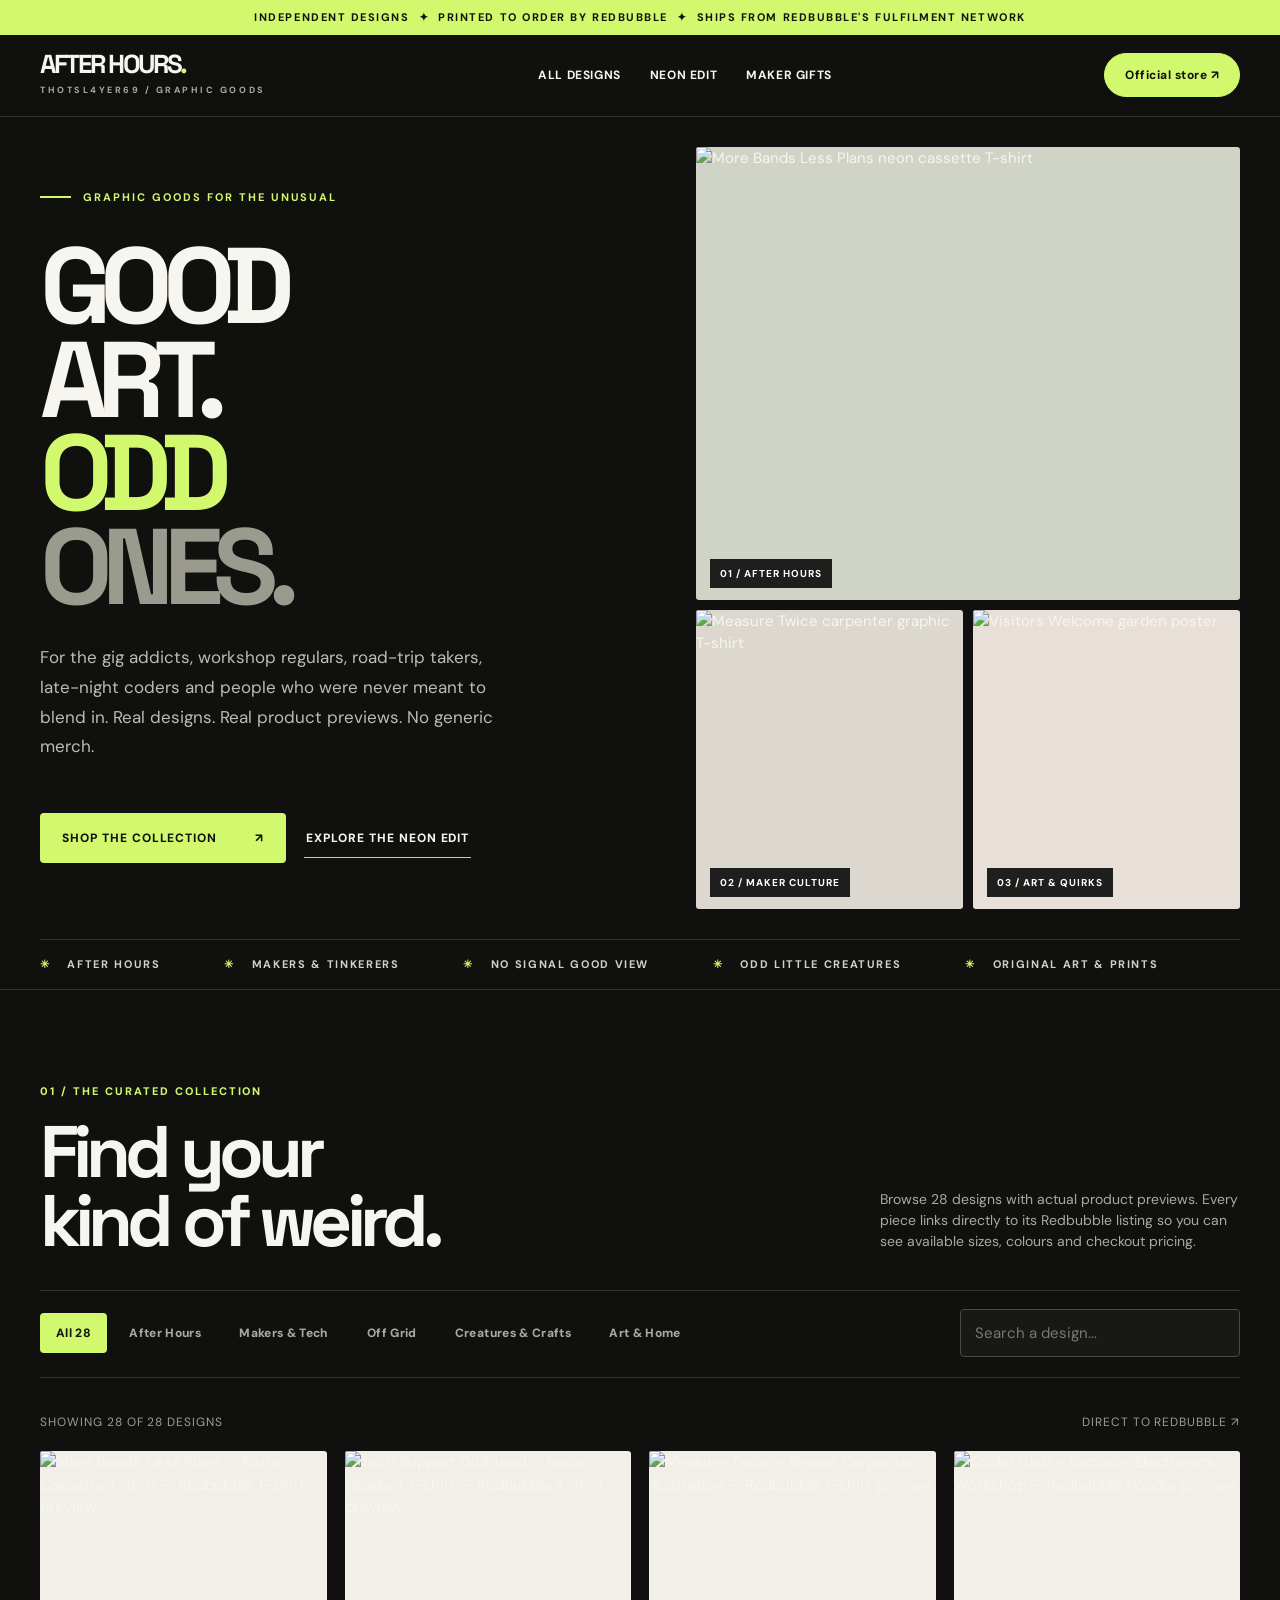
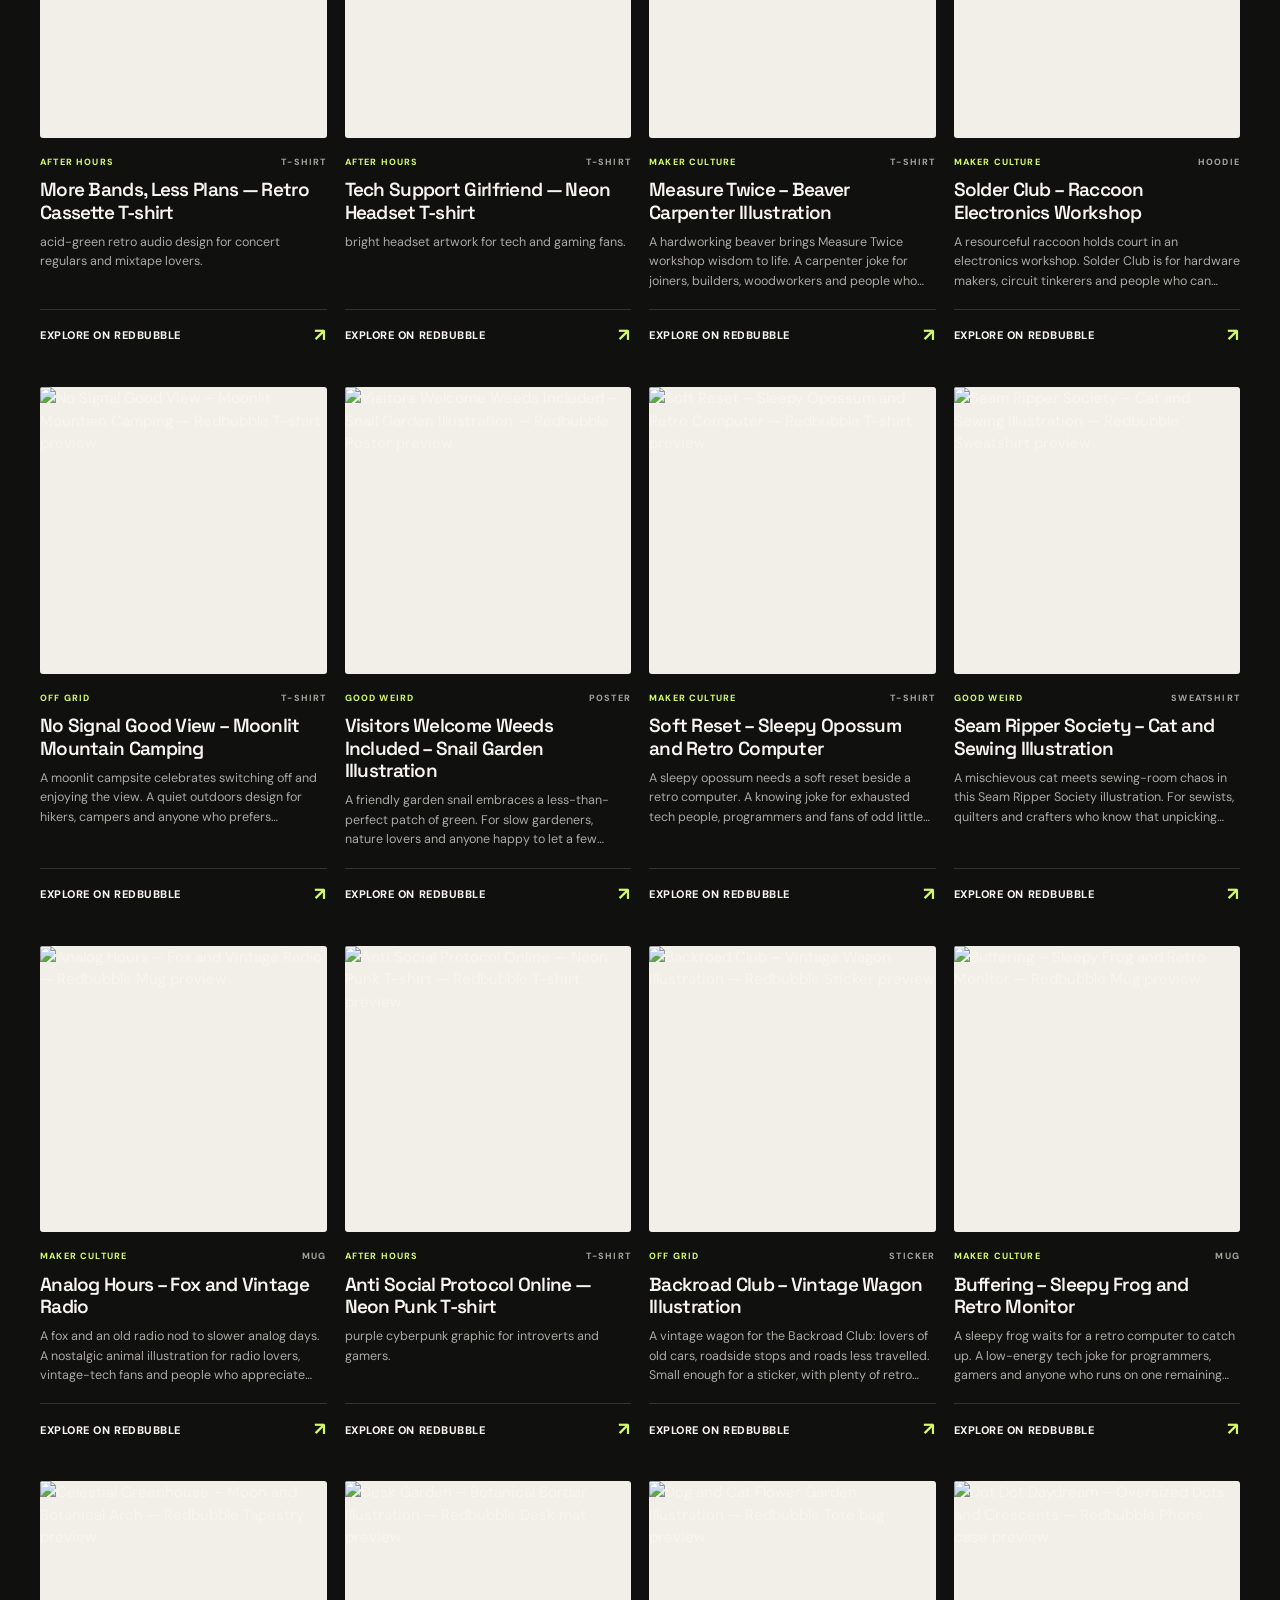
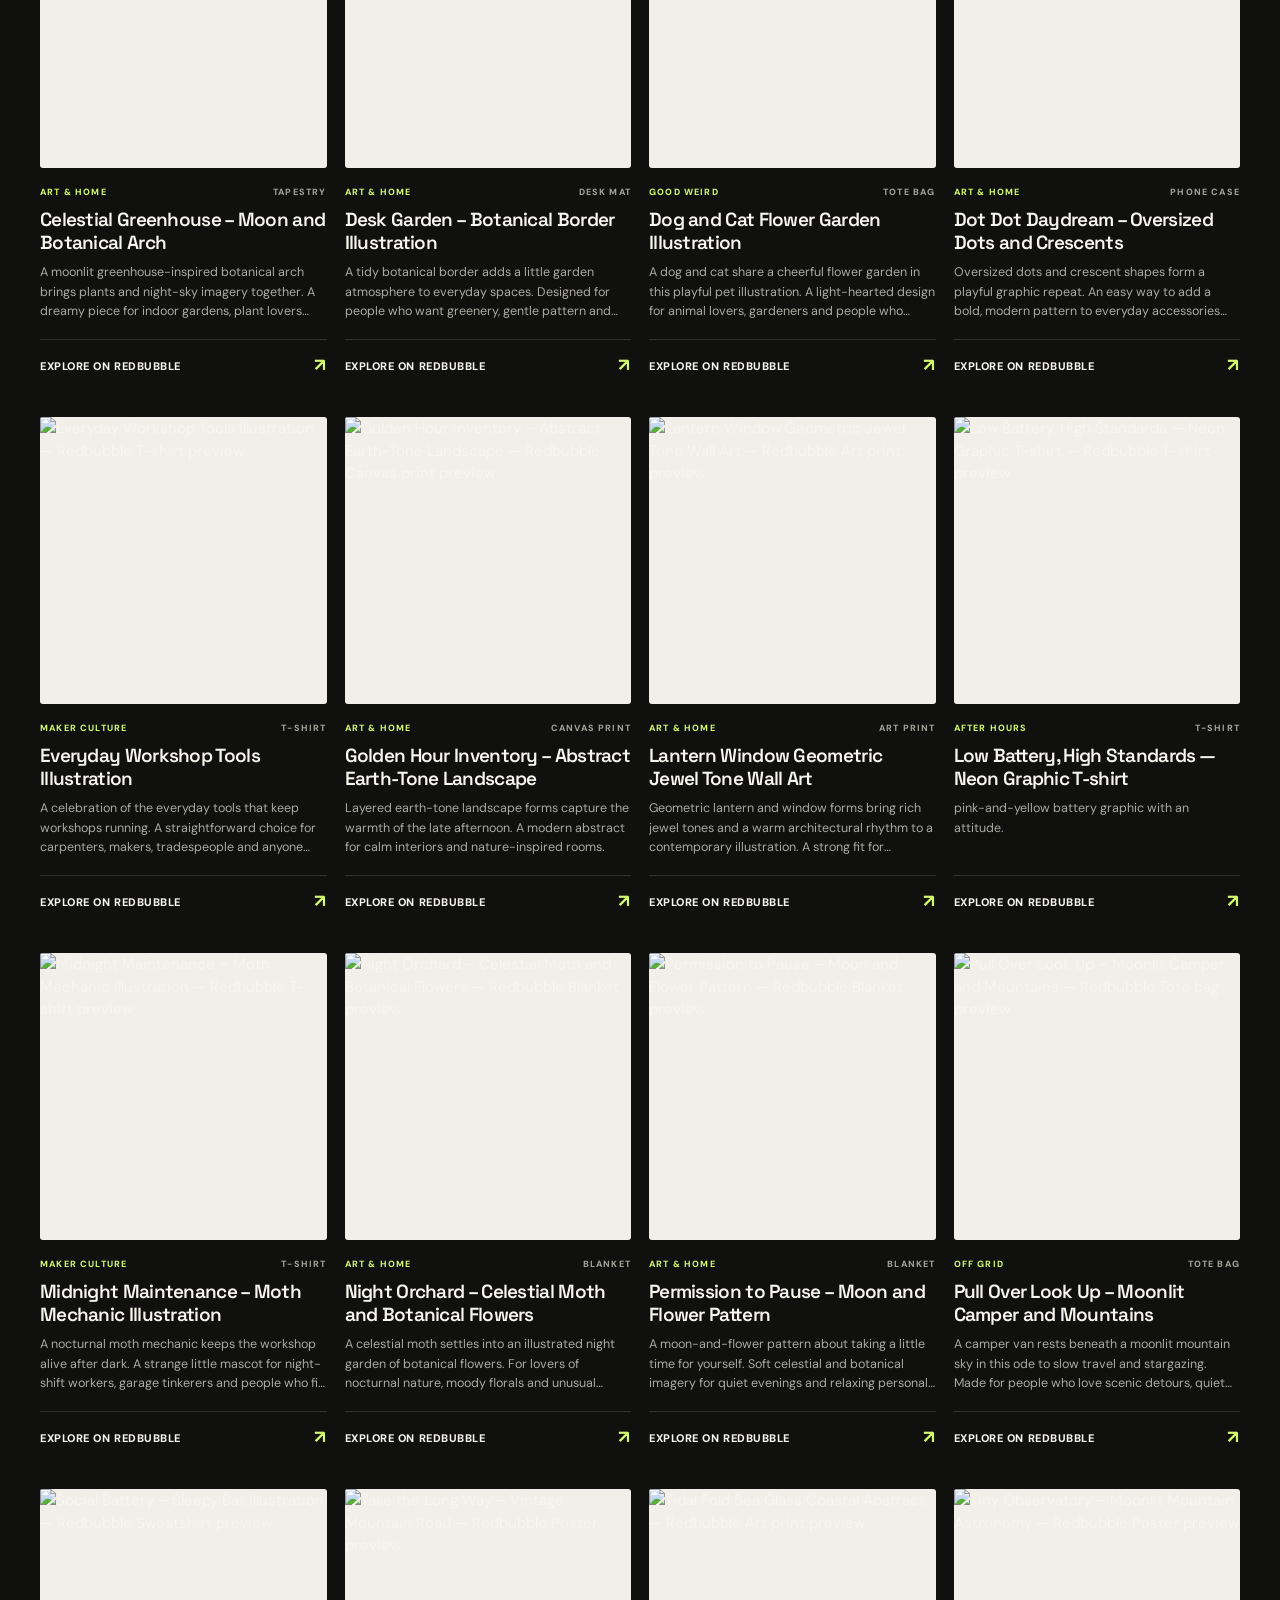
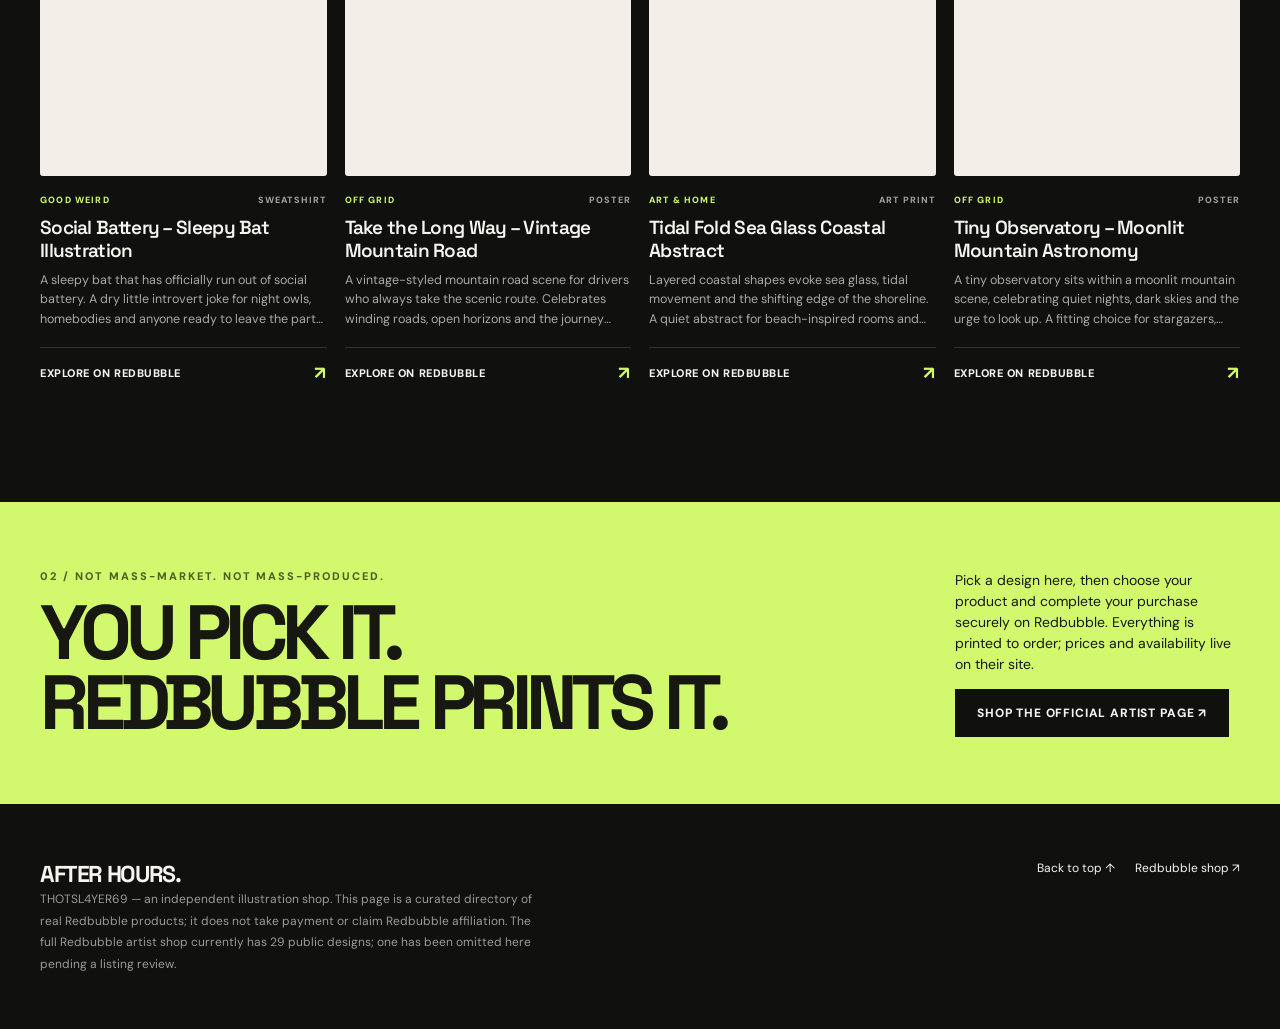
==== commit 4248b24e: "fix(shop): mobile wordmark alignment and shareable collection filters" ====
--- a/shop-site/index.html
+++ b/shop-site/index.html
@@ -22,7 +22,7 @@
 .announcement{background:var(--acid);color:#11130d;text-align:center;font-size:11px;font-weight:700;letter-spacing:.14em;padding:9px 15px;text-transform:uppercase}
 .site-nav{position:sticky;top:0;z-index:20;background:rgba(16,16,15,.94);backdrop-filter:blur(18px);border-bottom:1px solid var(--line)}
 .nav-inner{min-height:81px;display:flex;align-items:center;justify-content:space-between;gap:25px}
-.logo{font:700 26px/1 'Space Grotesk',sans-serif;letter-spacing:-.09em;display:flex;flex-direction:column;white-space:nowrap}.logo em{font:700 9px/1.8 'DM Sans',sans-serif;letter-spacing:.28em;color:var(--muted);font-style:normal;margin-top:5px}
+.logo{font:700 26px/1 'Space Grotesk',sans-serif;letter-spacing:-.09em;display:block;white-space:nowrap}.logo em{display:block;font:700 9px/1.8 'DM Sans',sans-serif;letter-spacing:.28em;color:var(--muted);font-style:normal;margin-top:5px}
 .nav-links{display:flex;gap:29px;align-items:center;font-size:12px;font-weight:700;letter-spacing:.05em;text-transform:uppercase}.nav-links a:hover,.text-link:hover{color:var(--acid)}
 .pill-cta{white-space:nowrap;padding:12px 20px;border-radius:60px;border:1px solid var(--acid);background:var(--acid);color:#10100f;font-size:12px;font-weight:700;letter-spacing:.04em}.pill-cta:hover{background:transparent;color:var(--acid)}
 .hero{display:grid;grid-template-columns:1.06fr .94fr;min-height:660px;border-bottom:1px solid var(--line)}
@@ -190,10 +190,10 @@
 <footer class="wrap site-footer"><div><strong>AFTER HOURS.</strong><p class="footer-copy">THOTSL4YER69 — an independent illustration shop. This page is a curated directory of real Redbubble products; it does not take payment or claim Redbubble affiliation. The full Redbubble artist shop currently has 29 public designs; one has been omitted here pending a listing review.</p></div><div class="footer-links"><a href="#top">Back to top ↑</a><a href="https://www.redbubble.com/people/ThotSl4yer69/shop" target="_blank" rel="noopener noreferrer">Redbubble shop ↗</a></div></footer>
 <script>
 (function(){
-var category='all',search=document.getElementById('search'),cards=[].slice.call(document.querySelectorAll('.product-card')),buttons=[].slice.call(document.querySelectorAll('.filter')),status=document.getElementById('status'),empty=document.getElementById('empty');
+var allowed=['neon','maker','outdoors','creatures','home'],params=new URLSearchParams(location.search),category=allowed.includes(params.get('collection'))?params.get('collection'):'all',search=document.getElementById('search'),cards=[].slice.call(document.querySelectorAll('.product-card')),buttons=[].slice.call(document.querySelectorAll('.filter')),status=document.getElementById('status'),empty=document.getElementById('empty');
 function render(){var term=search.value.trim().toLowerCase(),shown=0;cards.forEach(function(card){var ok=(category==='all'||card.dataset.category===category)&&(!term||card.dataset.search.includes(term));card.hidden=!ok;if(ok)shown++});status.textContent='Showing '+shown+' of '+cards.length+' designs';empty.hidden=shown!==0;buttons.forEach(function(b){var active=b.dataset.filter===category;b.classList.toggle('active',active);b.setAttribute('aria-pressed',String(active))});}
-buttons.forEach(function(b){b.addEventListener('click',function(){category=b.dataset.filter;render()})});
-[].slice.call(document.querySelectorAll('[data-jump-category]')).forEach(function(a){a.addEventListener('click',function(){category=a.dataset.jumpCategory;search.value='';render()})});
-search.addEventListener('input',render);
+buttons.forEach(function(b){b.addEventListener('click',function(){category=b.dataset.filter;search.value='';history.replaceState(null,'',category==='all'?location.pathname:location.pathname+'?collection='+encodeURIComponent(category));render()})});
+[].slice.call(document.querySelectorAll('[data-jump-category]')).forEach(function(a){a.addEventListener('click',function(){category=a.dataset.jumpCategory;search.value='';history.replaceState(null,'',location.pathname+'?collection='+encodeURIComponent(category));render()})});
+search.addEventListener('input',render);render();
 })();
 </script></body></html>
